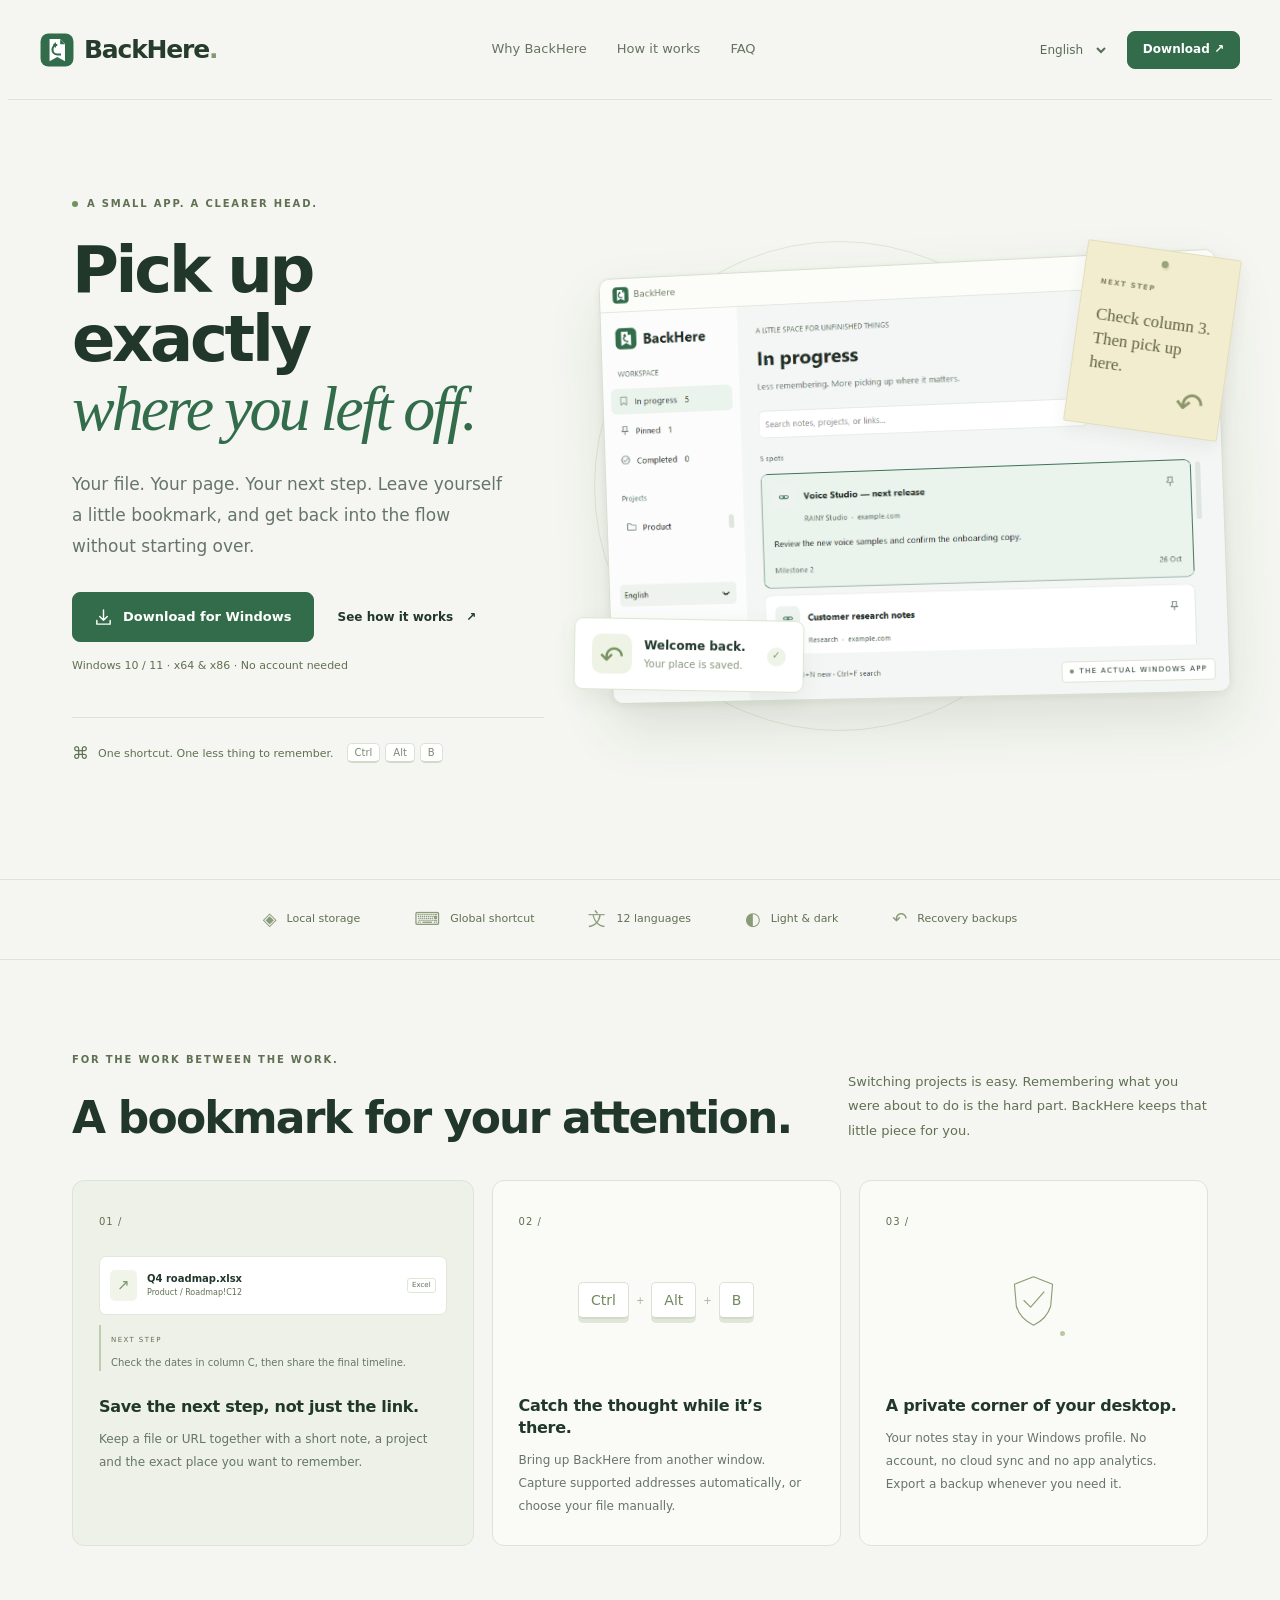
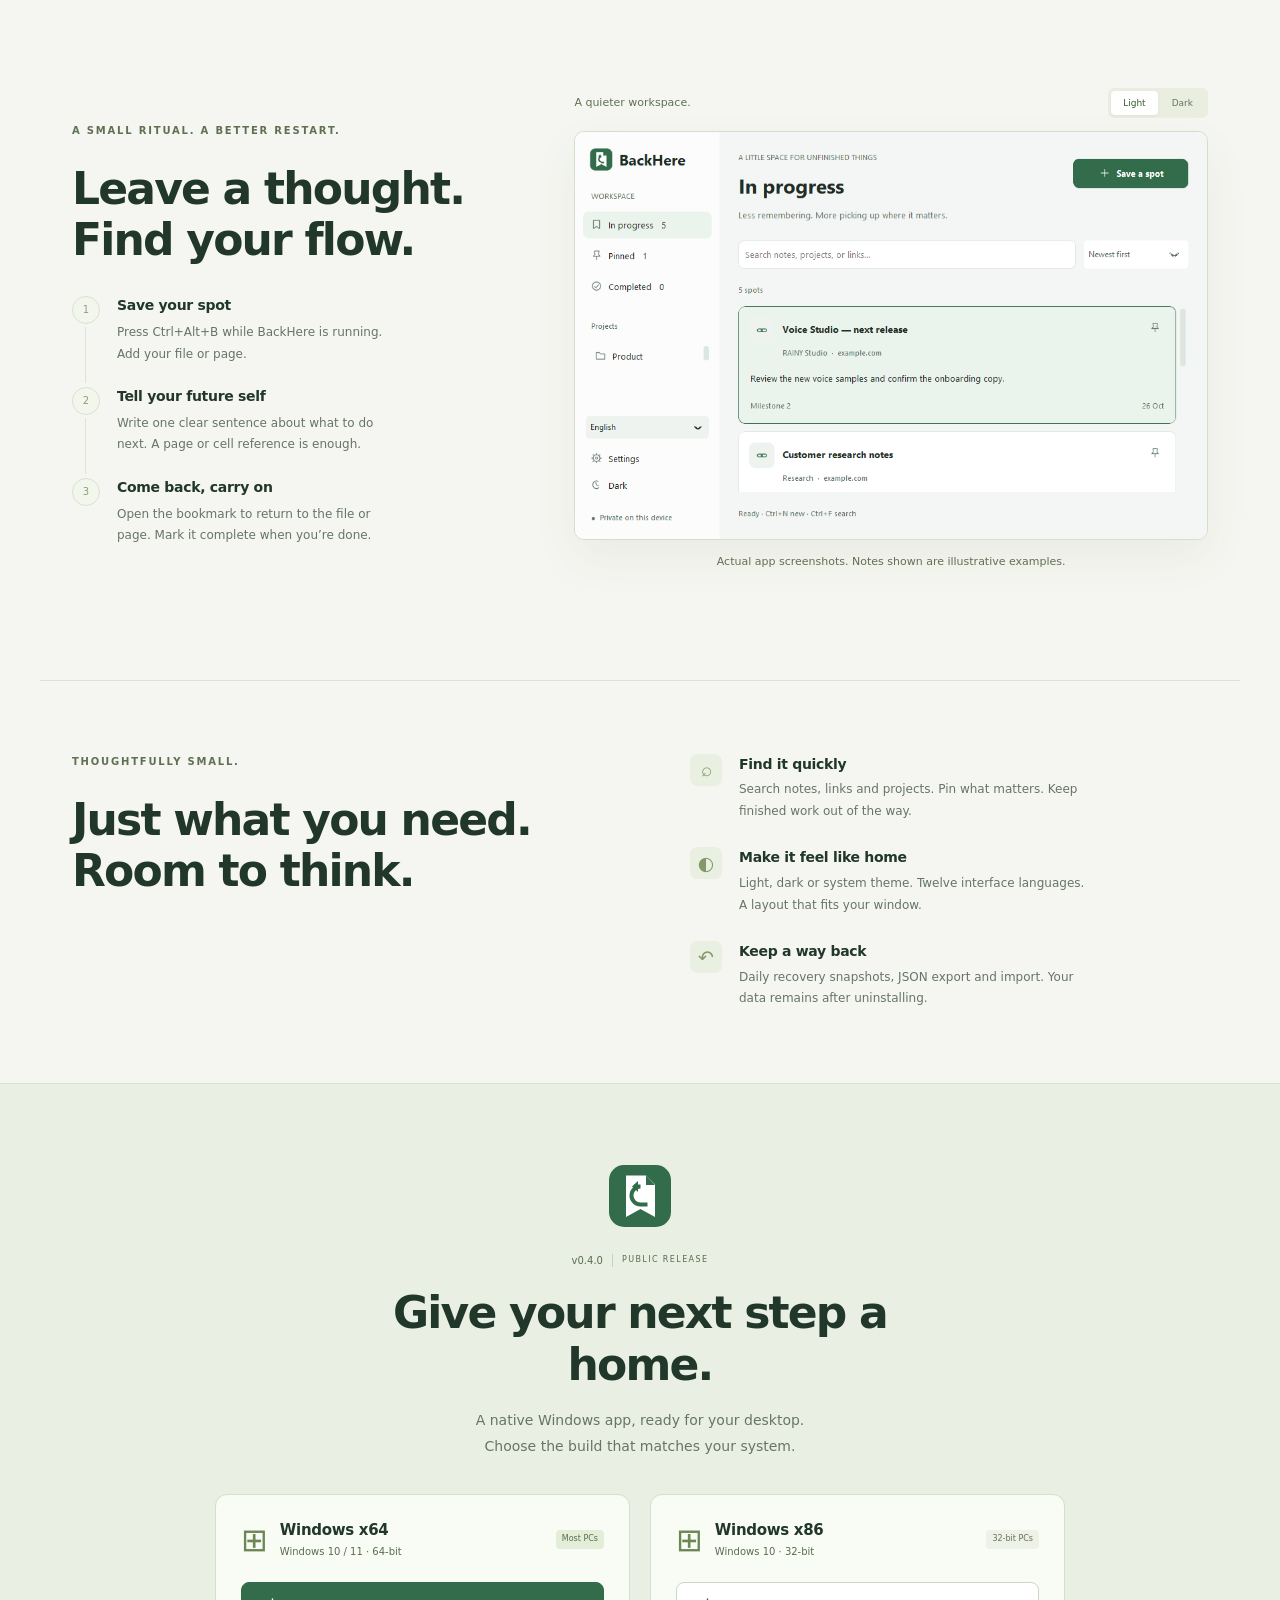
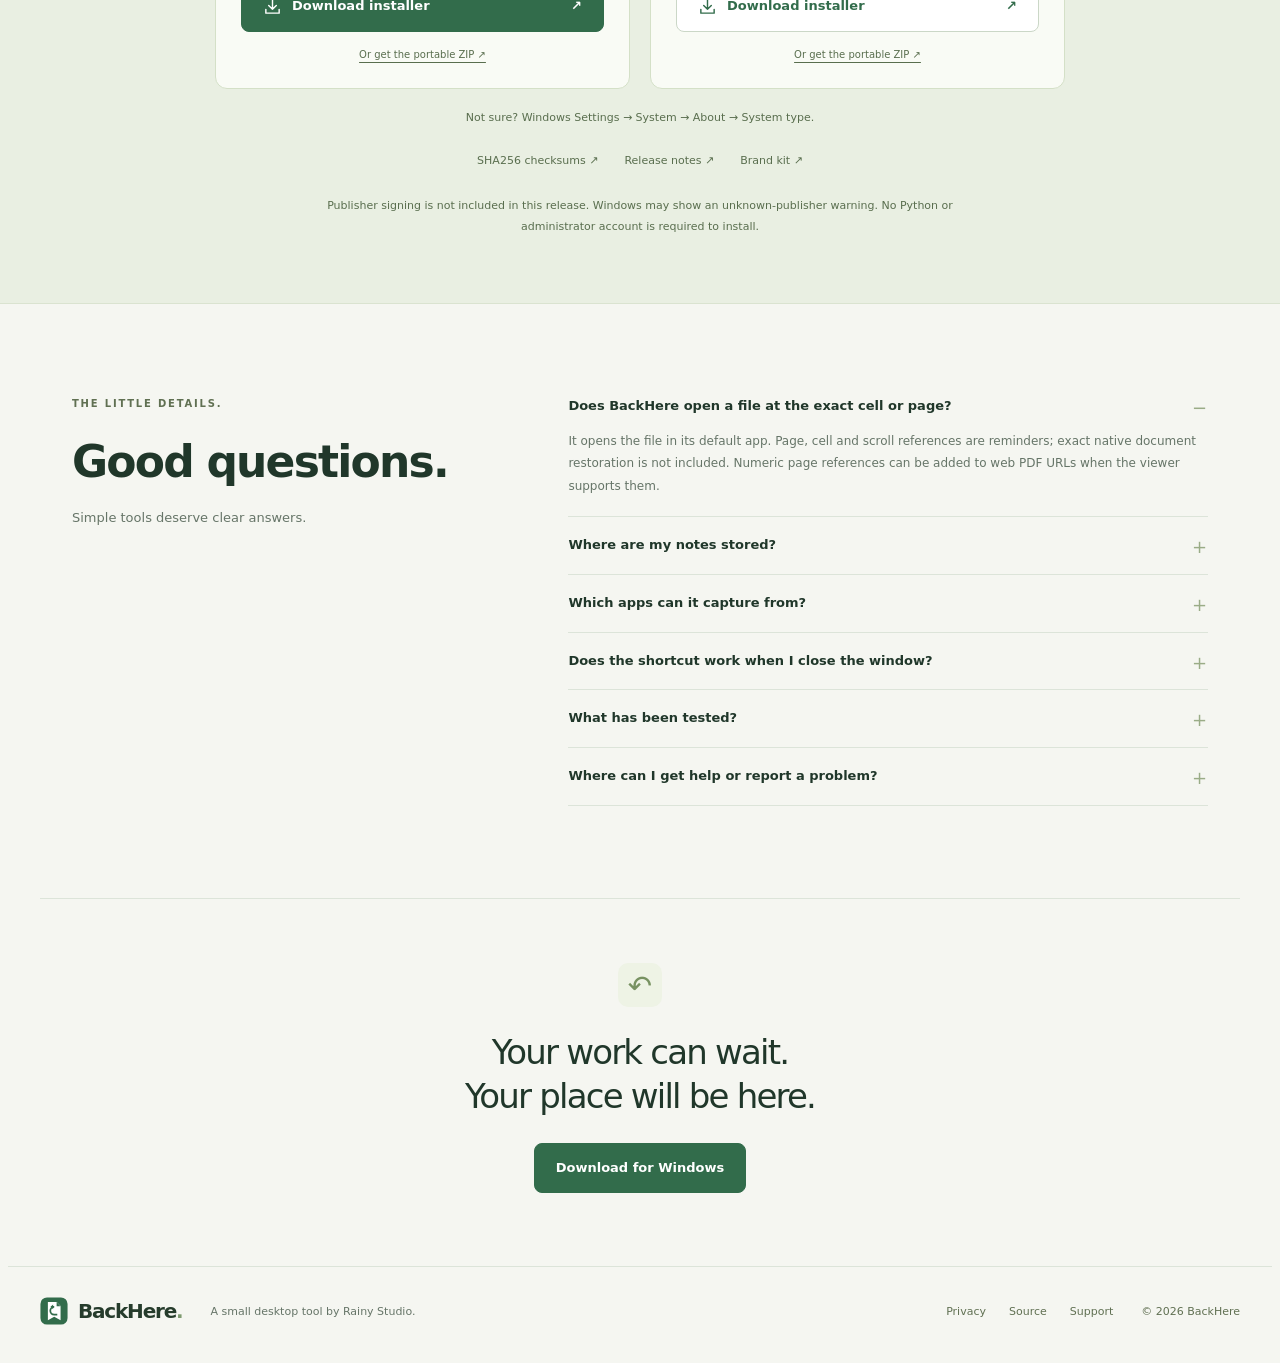
==== website/index.html @ 8b70510e "Add bilingual public product website, verified release downloads and brand assets" ====
<!doctype html><html lang="en"><head><meta charset="utf-8"><meta http-equiv="Content-Security-Policy" content="default-src 'self'; script-src 'self'; style-src 'self'; img-src 'self' data:; font-src 'self'; connect-src 'none'; object-src 'none'; base-uri 'self'; form-action 'none'"><meta name="referrer" content="strict-origin-when-cross-origin"><meta name="viewport" content="width=device-width, initial-scale=1"><meta name="theme-color" content="#f5f6f1"><meta name="description" content="Save a file, page and your next step. BackHere is a private, lightweight Windows desktop app with a global shortcut, 12 languages and local backups."><meta property="og:title" content="BackHere — Pick up exactly where you left off"><meta property="og:description" content="A little bookmark for your unfinished work. Native Windows app. No account. Local storage."><meta property="og:type" content="website"><meta property="og:image" content="https://backhere-rainy.ssboroostore.chatgpt.site/assets/app-light.png"><meta property="og:url" content="https://backhere-rainy.ssboroostore.chatgpt.site"><link rel="canonical" href="https://backhere-rainy.ssboroostore.chatgpt.site/"><meta name="twitter:card" content="summary_large_image"><link rel="icon" type="image/svg+xml" href="assets/logo.svg"><link rel="stylesheet" href="style.css"><title>BackHere — Pick up exactly where you left off</title></head><body><a class="skip" href="#main">Skip to content</a><header class="header"><a class="wordmark" href="#" aria-label="BackHere home"><img src="assets/logo.svg" width="34" height="34" alt="">BackHere<span class="wordmark-dot">.</span></a><nav aria-label="Main navigation"><a href="#why" data-i="navWhy">Why BackHere</a><a href="#how" data-i="navHow">How it works</a><a href="#faq">FAQ</a></nav><div class="header-actions"><label class="sr-only" for="language">Language</label><select id="language" aria-label="Language"></select><a class="button small" href="#download" data-i="navDownload">Download ↗</a></div></header><main id="main"><section class="hero section"><div class="hero-copy"><div class="eyebrow"><span class="status-dot"></span><span data-i="badge">A SMALL APP. A CLEARER HEAD.</span></div><h1><span data-i="hero1">Pick up exactly</span><br><em data-i="hero2">where you left off.</em></h1><p class="hero-description" data-i="heroDesc">Your file. Your page. Your next step. Leave yourself a little bookmark, and get back into the flow without starting over.</p><div class="hero-actions"><a class="button" href="#download"><svg viewBox="0 0 20 20" aria-hidden="true"><path d="M10 2v11m-4-4 4 4 4-4M3 13v4h14v-4"/></svg><span data-i="downloadWin">Download for Windows</span></a><a class="text-link" href="#how"><span data-i="seeHow">See how it works</span><span>↗</span></a></div><p class="fine-print" data-i="heroFine">Windows 10 / 11 · x64 & x86 · No account needed</p><div class="hero-footnote"><span class="mini-mark">⌘</span><span data-i="shortcutHint">One shortcut. One less thing to remember.</span><kbd>Ctrl</kbd><kbd>Alt</kbd><kbd>B</kbd></div></div><div class="hero-art" aria-label="BackHere desktop application"><div class="orbit orbit-one"></div><div class="orbit orbit-two"></div><div class="paper-note"><span class="note-pin"></span><span class="paper-label" data-i="nextStep">NEXT STEP</span><p data-i="paperText">Check column 3.<br>Then pick up here.</p><span class="paper-arrow">↶</span></div><div class="desktop-window"><div class="window-bar"><span class="window-identity"><img src="assets/logo.svg" width="17" height="17" alt="">BackHere</span><span class="window-controls" aria-hidden="true">− &nbsp; ▢ &nbsp; ×</span></div><img class="app-screenshot" src="assets/app-light.png" width="940" height="608" alt="BackHere Windows app showing project bookmarks and the next action"><div class="screenshot-tag"><span class="status-dot"></span><span data-i="realApp">THE ACTUAL WINDOWS APP</span></div></div><div class="floating-label"><span class="return-symbol">↶</span><div><b data-i="welcomeBack">Welcome back.</b><span data-i="savedPlace">Your place is saved.</span></div><span class="tiny-check">✓</span></div></div></section><section class="quiet-strip" aria-label="Product facts"><span><i>◈</i><span data-i="factLocal">Local storage</span></span><span><i>⌨</i><span data-i="factShortcut">Global shortcut</span></span><span><i>文</i><span data-i="factLanguages">12 languages</span></span><span><i>◐</i><span data-i="factThemes">Light & dark</span></span><span><i>↶</i><span data-i="factBackup">Recovery backups</span></span></section><section id="why" class="section why"><div class="section-top"><div><p class="eyebrow" data-i="whyLabel">FOR THE WORK BETWEEN THE WORK.</p><h2 data-i="whyTitle">A bookmark for your attention.</h2></div><p class="section-intro" data-i="whyDesc">Switching projects is easy. Remembering what you were about to do is the hard part. BackHere keeps that little piece for you.</p></div><div class="benefit-grid"><article class="benefit large"><span class="number">01 /</span><div class="mini-file"><span class="file-icon">↗</span><div><b>Q4 roadmap.xlsx</b><small>Product / Roadmap!C12</small></div><span class="chip">Excel</span></div><div class="mini-note"><span data-i="nextStep">NEXT STEP</span><p data-i="exampleNote">Check the dates in column C, then share the final timeline.</p></div><h3 data-i="feature1">Save the next step, not just the link.</h3><p data-i="feature1Desc">Keep a file or URL together with a short note, a project and the exact place you want to remember.</p></article><article class="benefit"><span class="number">02 /</span><div class="shortcut-visual"><kbd>Ctrl</kbd><span>+</span><kbd>Alt</kbd><span>+</span><kbd>B</kbd></div><h3 data-i="feature2">Catch the thought while it’s there.</h3><p data-i="feature2Desc">Bring up BackHere from another window. Capture supported addresses automatically, or choose your file manually.</p></article><article class="benefit"><span class="number">03 /</span><div class="privacy-visual"><svg viewBox="0 0 64 64" aria-hidden="true"><path d="m32 7 20 8-2 23c-3 10-10 16-18 20-8-4-15-10-18-20l-2-23 20-8Z"/><path d="m22 32 7 7 14-16"/></svg><span class="privacy-dot"></span></div><h3 data-i="feature3">A private corner of your desktop.</h3><p data-i="feature3Desc">Your notes stay in your Windows profile. No account, no cloud sync and no app analytics. Export a backup whenever you need it.</p></article></div></section><section id="how" class="how section"><div class="how-copy"><p class="eyebrow" data-i="howLabel">A SMALL RITUAL. A BETTER RESTART.</p><h2 data-i="howTitle">Leave a thought.<br>Find your flow.</h2><ol class="steps"><li><span>1</span><div><h3 data-i="step1">Save your spot</h3><p data-i="step1Desc">Press Ctrl+Alt+B while BackHere is running. Add your file or page.</p></div></li><li><span>2</span><div><h3 data-i="step2">Tell your future self</h3><p data-i="step2Desc">Write one clear sentence about what to do next. A page or cell reference is enough.</p></div></li><li><span>3</span><div><h3 data-i="step3">Come back, carry on</h3><p data-i="step3Desc">Open the bookmark to return to the file or page. Mark it complete when you’re done.</p></div></li></ol></div><div class="how-preview"><div class="preview-toolbar"><span data-i="previewLabel">A quieter workspace.</span><div class="segmented" role="group" aria-label="Application preview theme"><button class="active" data-preview="light" data-i="light">Light</button><button data-preview="dark" data-i="dark">Dark</button></div></div><div class="preview-frame"><img id="themePreview" src="assets/app-light.png" width="940" height="608" alt="Actual BackHere Windows interface with example notes" loading="lazy"></div><p class="image-caption" data-i="previewCaption">Actual app screenshots. Notes shown are illustrative examples.</p></div></section><section class="inside section"><div class="inside-title"><p class="eyebrow" data-i="insideLabel">THOUGHTFULLY SMALL.</p><h2 data-i="insideTitle">Just what you need.<br>Room to think.</h2></div><div class="inside-list"><div><span>⌕</span><div><h3 data-i="detail1">Find it quickly</h3><p data-i="detail1Desc">Search notes, links and projects. Pin what matters. Keep finished work out of the way.</p></div></div><div><span>◐</span><div><h3 data-i="detail2">Make it feel like home</h3><p data-i="detail2Desc">Light, dark or system theme. Twelve interface languages. A layout that fits your window.</p></div></div><div><span>↶</span><div><h3 data-i="detail3">Keep a way back</h3><p data-i="detail3Desc">Daily recovery snapshots, JSON export and import. Your data remains after uninstalling.</p></div></div></div></section><section id="download" class="download-section"><div class="download-top"><img src="assets/logo.svg" width="64" height="64" alt=""><span class="release-badge">v0.4.0 <span data-i="releaseLabel">PUBLIC RELEASE</span></span><h2 data-i="downloadTitle">Give your next step a home.</h2><p data-i="downloadDesc">A native Windows app, ready for your desktop.<br>Choose the build that matches your system.</p></div><div class="download-options"><article><div class="download-heading"><span class="windows-logo" aria-hidden="true">⊞</span><div><h3>Windows x64</h3><p data-i="x64Desc">Windows 10 / 11 · 64-bit</p></div><span class="recommended" data-i="recommended">Most PCs</span></div><a class="button wide" data-release="BackHere-Setup-0.4.0-x64.exe" href="https://github.com/ssboroo/backhere/releases/download/v0.4.0/BackHere-Setup-0.4.0-x64.exe"><svg viewBox="0 0 20 20" aria-hidden="true"><path d="M10 2v11m-4-4 4 4 4-4M3 13v4h14v-4"/></svg><span data-i="downloadInstaller">Download installer</span><span class="download-arrow">↗</span></a><a class="portable" data-release="BackHere-0.4.0-x64-portable.zip" href="https://github.com/ssboroo/backhere/releases/download/v0.4.0/BackHere-0.4.0-x64-portable.zip" data-i="portable">Or get the portable ZIP ↗</a></article><article><div class="download-heading"><span class="windows-logo" aria-hidden="true">⊞</span><div><h3>Windows x86</h3><p data-i="x86Desc">Windows 10 · 32-bit</p></div><span class="recommended neutral" data-i="olderPCs">32-bit PCs</span></div><a class="button wide secondary" data-release="BackHere-Setup-0.4.0-x86.exe" href="https://github.com/ssboroo/backhere/releases/download/v0.4.0/BackHere-Setup-0.4.0-x86.exe"><svg viewBox="0 0 20 20" aria-hidden="true"><path d="M10 2v11m-4-4 4 4 4-4M3 13v4h14v-4"/></svg><span data-i="downloadInstaller">Download installer</span><span class="download-arrow">↗</span></a><a class="portable" data-release="BackHere-0.4.0-x86-portable.zip" href="https://github.com/ssboroo/backhere/releases/download/v0.4.0/BackHere-0.4.0-x86-portable.zip" data-i="portable">Or get the portable ZIP ↗</a></article></div><p class="download-help" data-i="systemHelp">Not sure? Windows Settings → System → About → System type.</p><div class="download-links"><a data-release="SHA256SUMS.txt" href="https://github.com/ssboroo/backhere/releases/download/v0.4.0/SHA256SUMS.txt" data-i="checksums">SHA256 checksums ↗</a><a href="https://github.com/ssboroo/backhere/releases/tag/v0.4.0" data-i="releaseNotes">Release notes ↗</a><a data-release="BackHere-Brand-Kit-0.4.0.zip" href="https://github.com/ssboroo/backhere/releases/download/v0.4.0/BackHere-Brand-Kit-0.4.0.zip" data-i="brandKit">Brand kit ↗</a></div><p class="honest-note" data-i="unsigned">Publisher signing is not included in this release. Windows may show an unknown-publisher warning. No Python or administrator account is required to install.</p></section><section id="faq" class="faq section"><div><p class="eyebrow" data-i="faqLabel">THE LITTLE DETAILS.</p><h2 data-i="faqTitle">Good questions.</h2><p data-i="faqIntro">Simple tools deserve clear answers.</p></div><div class="faq-list"><details open><summary data-i="q1">Does BackHere open a file at the exact cell or page?</summary><p data-i="a1">It opens the file in its default app. Page, cell and scroll references are reminders; exact native document restoration is not included. Numeric page references can be added to web PDF URLs when the viewer supports them.</p></details><details><summary data-i="q2">Where are my notes stored?</summary><p data-i="a2">In your Windows user profile, under %LOCALAPPDATA%\BackHere. Notes and exported backups are not encrypted. The app does not upload them. Keep a copy on another drive if you want protection from device failure.</p></details><details><summary data-i="q3">Which apps can it capture from?</summary><p data-i="a3">It attempts to capture Explorer selections, supported browser address bars, and matching Word/Excel COM windows. Support varies by version and permissions. You can always choose a file or enter a URL yourself.</p></details><details><summary data-i="q4">Does the shortcut work when I close the window?</summary><p data-i="a4">Yes, when “Keep running in the system tray” is enabled and BackHere is still running. Fully exiting stops the shortcut. Windows startup and the shortcut combination are configurable.</p></details><details><summary data-i="q5">What has been tested?</summary><p data-i="a5">Both builds pass Windows API, UI, theme, packaged executable, installer and uninstall checks in CI. The 32-bit executable is tested using WOW64 on 64-bit Windows; separate real 32-bit device testing remains necessary. Windows 7/8 are not supported.</p></details><details><summary data-i="q6">Where can I get help or report a problem?</summary><p><span data-i="a6">Use the GitHub support page. Include your app version, Windows version and a short description. Never include passwords or private files.</span> <a href="https://github.com/ssboroo/backhere/issues" data-i="supportLink">Open support ↗</a></p></details></div></section><section class="final-cta section"><span class="return-symbol">↶</span><h2 data-i="finalTitle">Your work can wait.<br>Your place will be here.</h2><a class="button" href="#download" data-i="downloadWin">Download for Windows</a></section></main><footer><a class="wordmark" href="#"><img src="assets/logo.svg" width="28" height="28" alt="">BackHere<span class="wordmark-dot">.</span></a><p data-i="footerLine">A small desktop tool by Rainy Studio.</p><div><a href="privacy.html" data-i="privacy">Privacy</a><a href="https://github.com/ssboroo/backhere" data-i="source">Source</a><a href="https://github.com/ssboroo/backhere/issues" data-i="support">Support</a></div><span>© 2026 BackHere</span></footer><script src="app.js"></script></body></html>
---- website/style.css ----
:root{--paper:#f5f6f1;--white:#fff;--ink:#20372a;--muted:#667568;--green:#326c4b;--green-dark:#26573c;--line:#dce4d9;--soft:#eaf0e6;--radius:14px}*{box-sizing:border-box}html{scroll-behavior:smooth;scroll-padding-top:32px}body{margin:0;background:var(--paper);color:var(--ink);font:15px/1.6 'Segoe UI',system-ui,-apple-system,sans-serif;-webkit-font-smoothing:antialiased}a{color:inherit;text-decoration:none}button,select{font:inherit}button,a,select,summary{touch-action:manipulation}a,button,select,summary{-webkit-tap-highlight-color:transparent}a:focus-visible,button:focus-visible,select:focus-visible,summary:focus-visible{outline:3px solid #789f68;outline-offset:5px}button,summary{cursor:pointer}img{max-width:100%;height:auto;display:block}svg{fill:none;stroke:currentColor;stroke-width:1.5;stroke-linecap:round;stroke-linejoin:round}h1,h2,h3,p{margin-top:0}h1,h2{white-space:pre-line}h1{font-size:clamp(44px,5vw,69px);letter-spacing:-3.3px;line-height:1.08;font-weight:650;margin-bottom:26px}h1 em{font-family:Georgia,'Times New Roman',serif;font-weight:400;color:var(--green);letter-spacing:-3px}h2{font-size:clamp(30px,3.5vw,44px);font-weight:550;letter-spacing:-1.8px;line-height:1.18;margin-bottom:20px}h3{font-size:18px;line-height:1.4;letter-spacing:-.3px;font-weight:600}p{color:var(--muted)}.section{max-width:1200px;margin:0 auto;padding:92px 32px}.header{max-width:1264px;height:100px;margin:auto;padding:0 32px;display:flex;align-items:center;justify-content:space-between;gap:30px;border-bottom:1px solid var(--line)}.wordmark{display:inline-flex;align-items:center;gap:10px;font-size:25px;font-weight:750;letter-spacing:-1.2px;color:#263c2c;white-space:nowrap}.wordmark-dot{color:#7e9b70;margin-left:-10px}.header nav{display:flex;gap:30px;font-size:13px;color:#677360}.header nav a:hover{color:var(--green)}.header-actions{display:flex;align-items:center;gap:18px}select{font-size:12px;border:0;background:transparent;color:#596b57;padding:6px;max-width:115px}.button{display:inline-flex;align-items:center;justify-content:center;gap:10px;min-height:50px;padding:12px 21px;background:var(--green);border:1px solid var(--green);color:#fff;font-size:13px;font-weight:600;border-radius:8px;transition:background .15s,transform .15s;white-space:nowrap}.button:hover{background:var(--green-dark);transform:translateY(-1px)}.button svg{width:19px;height:19px}.button.small{min-height:38px;padding:8px 15px;font-size:12px}.button.secondary{background:white;color:var(--green);border-color:#cbd7c7}.button.secondary:hover{background:#edf3e9}.button.wide{display:flex;width:100%}.eyebrow{font-size:10px;font-weight:650;letter-spacing:1.8px;color:#77896c;display:flex;gap:9px;align-items:center;margin:0 0 24px}.status-dot{width:6px;height:6px;background:#72935f;display:inline-block;border-radius:50%;flex-shrink:0}.hero{display:grid;grid-template-columns:1.05fr 1fr;gap:54px;align-items:center;padding-top:96px;padding-bottom:112px;overflow:visible}.hero-description{font-size:17px;max-width:445px;line-height:1.8;margin-bottom:31px}.hero-actions{display:flex;gap:24px;align-items:center;flex-wrap:wrap}.text-link{display:inline-flex;gap:13px;align-items:center;font-size:12px;font-weight:600}.text-link:hover{color:var(--green)}.fine-print{font-size:10px;color:#87917c;margin:15px 0 0}.hero-footnote{display:flex;align-items:center;gap:5px;font-size:10px;color:#8b957f;border-top:1px solid var(--line);padding-top:22px;margin-top:42px;flex-wrap:wrap}.hero-footnote>span:nth-child(2){margin-right:8px}.mini-mark{font-size:17px;margin-right:4px}kbd{font:10px system-ui;background:#fff;border:1px solid #dce3d5;border-bottom:2px solid #d1dbca;color:#7c8c70;border-radius:5px;padding:3px 7px}.hero-art{position:relative;min-height:450px;display:flex;align-items:center;margin-right:-10px;isolation:isolate}.orbit{position:absolute;border:1px solid #dfe6d4;border-radius:50%;width:490px;height:490px;z-index:-1;left:-4px;top:-15px}.orbit-two{width:405px;height:405px;left:40px;top:28px;border-style:dashed;opacity:.7}.desktop-window{background:white;border:1px solid #d7dfce;border-radius:11px;overflow:hidden;width:620px;box-shadow:0 26px 55px #304a2520,0 2px 10px #304a2510;transform:perspective(1300px) rotateY(-5deg) rotateZ(-2deg);position:relative;z-index:1}.window-bar{height:34px;padding:0 13px;display:flex;justify-content:space-between;align-items:center;border-bottom:1px solid #e4e8df;background:#fcfdf9;font-size:9px;color:#6f7c63}.window-identity{display:flex;align-items:center;gap:5px}.window-controls{font-size:10px;color:#849078}.app-screenshot{width:100%;height:auto}.screenshot-tag{font-size:7px;letter-spacing:1.2px;position:absolute;right:13px;bottom:11px;background:#ffffffee;border:1px solid #dee5d5;border-radius:4px;padding:4px 7px;display:flex;gap:6px;align-items:center}.screenshot-tag .status-dot{width:4px;height:4px}.paper-note{position:absolute;z-index:3;right:-12px;top:-7px;width:155px;min-height:164px;background:#f1edce;border:1px solid #e2ddbd;border-radius:2px;padding:24px 17px 12px;transform:rotate(8deg);box-shadow:0 8px 16px #4b503212}.note-pin{position:absolute;top:10px;left:75px;width:7px;height:7px;border-radius:50%;background:#97a378;box-shadow:1px 2px 2px #384b2520}.paper-label{font-size:7px;font-weight:700;letter-spacing:1.4px;color:#7e835e}.paper-note p{white-space:pre-line;font-family:Georgia,serif;font-size:17px;line-height:1.4;color:#626345;margin:12px 0 0}.paper-arrow{font-size:34px;display:block;text-align:right;color:#8d956b;line-height:1.1}.floating-label{display:flex;align-items:center;gap:12px;position:absolute;bottom:15px;left:-24px;z-index:3;padding:15px 17px;background:#fff;border:1px solid #dce5d1;border-radius:9px;box-shadow:0 8px 25px #3d4f2512;transform:rotate(1deg);min-width:225px}.return-symbol{display:grid;place-items:center;background:#eef3e5;border-radius:10px;width:40px;height:40px;font-size:29px;color:#789262}.floating-label b{display:block;font-size:12px;font-weight:600}.floating-label div>span{display:block;font-size:10px;color:#89957c}.tiny-check{margin-left:9px;background:#eff4e9;border-radius:50%;width:19px;height:19px;text-align:center;color:#789561;font-size:10px}.quiet-strip{display:flex;align-items:center;justify-content:center;gap:54px;padding:25px 28px;border-top:1px solid var(--line);border-bottom:1px solid var(--line);font-size:11px;color:#6f7d62;flex-wrap:wrap}.quiet-strip>span{display:flex;align-items:center;gap:10px}.quiet-strip i{font-style:normal;font-size:18px;color:#8b9b7a}.section-top{display:flex;justify-content:space-between;align-items:flex-end;gap:40px;margin-bottom:36px}.section-top h2{margin-bottom:0}.section-intro{font-size:13px;max-width:360px;line-height:1.9;margin-bottom:0}.benefit-grid{display:grid;grid-template-columns:1.15fr 1fr 1fr;gap:18px}.benefit{border:1px solid var(--line);border-radius:12px;background:#fafbf7;padding:27px 26px}.benefit.large{background:#edf1e7}.number{font-size:10px;letter-spacing:1px;color:#a0aa91}.benefit h3{font-size:16px;margin:25px 0 10px}.benefit p{font-size:12px;line-height:1.9;margin-bottom:0}.mini-file{margin-top:24px;display:flex;align-items:center;gap:10px;background:#fff;border:1px solid #e1e7d9;border-radius:7px;padding:13px 10px}.file-icon{display:grid;place-items:center;background:#f0f4e9;width:27px;height:31px;border-radius:5px;color:#7f946a}.mini-file b{font-size:10px;font-weight:600;display:block}.mini-file small{font-size:8px;color:#95a087;display:block}.chip{font-size:7px;color:#81986a;border:1px solid #dfe8d5;padding:1px 4px;border-radius:3px;margin-left:auto}.mini-note{margin:10px 0;border-left:2px solid #bdcdae;padding-left:10px}.mini-note>span{font-size:7px;letter-spacing:1.4px;color:#8e9e7a}.mini-note p{font-size:10px;line-height:1.7;margin-top:5px}.shortcut-visual{display:flex;gap:7px;align-items:center;justify-content:center;height:138px}.shortcut-visual kbd{font-size:14px;padding:9px 12px;color:#72885e;box-shadow:0 4px 0 #e1e7d8}.shortcut-visual span{font-size:10px;color:#a8b39a}.privacy-visual{height:138px;display:flex;align-items:center;justify-content:center;position:relative}.privacy-visual svg{width:61px;height:61px;stroke:#8c9d76;stroke-width:1.2}.privacy-dot{position:absolute;width:9px;height:9px;border-radius:50%;background:#b6ca9d;right:calc(50% - 34px);bottom:32px;border:2px solid #fafbf7}.how{display:grid;grid-template-columns:.8fr 1.2fr;gap:80px;align-items:center;padding-top:50px;padding-bottom:98px}.steps{list-style:none;margin:30px 0 0;padding:0}.steps li{display:flex;gap:17px;margin-top:22px;position:relative}.steps li:not(:last-child):after{content:'';position:absolute;left:13px;top:31px;bottom:-18px;border-left:1px solid #dce5d1}.steps li>span{display:grid;place-items:center;width:28px;height:28px;flex-shrink:0;border:1px solid #d8e2cc;background:#f3f6ed;border-radius:50%;font-size:10px;color:#8ca174}.steps h3{font-size:14px;margin:0 0 6px}.steps p{font-size:12px;line-height:1.8;max-width:290px;margin-bottom:0}.how-preview{min-width:0}.preview-toolbar{display:flex;justify-content:space-between;align-items:center;font-size:11px;color:#8c997b;gap:20px;margin-bottom:13px}.segmented{display:flex;gap:2px;background:#e9eee1;padding:3px;border-radius:6px}.segmented button{border:0;background:transparent;padding:5px 12px;border-radius:4px;color:#8b997c;font-size:9px}.segmented button.active{background:#fff;color:#5f7848;box-shadow:0 1px 3px #38482310}.preview-frame{border:1px solid #d4dfc7;border-radius:10px;overflow:hidden;box-shadow:0 18px 45px #3a4a2510;background:#fff}.preview-frame img{width:100%;height:auto}.image-caption{font-size:9px;text-align:center;color:#98a58b;margin-top:13px}.inside{display:grid;grid-template-columns:1fr 1fr;gap:100px;border-top:1px solid var(--line);padding-top:73px;padding-bottom:73px}.inside-list>div{display:flex;gap:17px;margin-bottom:25px}.inside-list>div:last-child{margin-bottom:0}.inside-list>div>span{display:grid;place-items:center;background:#eaf0e1;width:32px;height:32px;border-radius:7px;flex-shrink:0;color:#83996a;font-size:19px}.inside-list h3{font-size:14px;margin:1px 0 5px}.inside-list p{font-size:12px;line-height:1.8;max-width:350px;margin:0}.download-section{background:#e9efe2;padding:80px 32px 65px;border-block:1px solid #dae3d0}.download-top{text-align:center;max-width:650px;margin:auto}.download-top img{margin:0 auto 19px}.release-badge{display:inline-flex;align-items:center;gap:9px;font-size:10px;color:#7d9466;margin-bottom:18px}.release-badge span{font-size:8px;letter-spacing:1.4px;border-left:1px solid #c5d4b8;padding-left:9px}.download-top h2{margin-bottom:16px}.download-top p{font-size:14px;line-height:1.9;white-space:pre-line}.download-options{max-width:850px;margin:34px auto 20px;display:grid;grid-template-columns:1fr 1fr;gap:20px}.download-options article{background:#f9fbf5;border:1px solid #d4e0c7;border-radius:12px;padding:25px}.download-heading{display:flex;align-items:center;gap:12px;margin-bottom:22px}.windows-logo{font-size:32px;color:#6c8755;line-height:1}.download-heading h3{font-size:15px;margin:0}.download-heading p{font-size:10px;color:#8c9e7b;margin:3px 0 0}.recommended{font-size:8px;white-space:nowrap;background:#e3edd8;color:#78915e;border-radius:4px;padding:3px 6px;margin-left:auto}.recommended.neutral{background:#edf1e8;color:#919e83}.download-arrow{margin-left:auto}.portable{font-size:10px;color:#8b9d79;display:block;text-align:center;margin-top:15px;text-decoration:underline;text-underline-offset:4px}.download-help{font-size:10px;text-align:center;color:#8a9d77;margin:20px auto}.download-links{display:flex;justify-content:center;gap:26px;flex-wrap:wrap;font-size:10px;color:#789465;margin:26px auto}.download-links a:hover{text-decoration:underline;text-underline-offset:3px}.honest-note{max-width:700px;margin:0 auto;text-align:center;font-size:10px;line-height:1.9;color:#849674}.faq{display:grid;grid-template-columns:.8fr 1.2fr;gap:70px}.faq>div>p:last-child{font-size:13px}.faq-list details{border-bottom:1px solid var(--line);padding:18px 0}.faq-list details:first-child{padding-top:0}.faq-list summary{font-size:13px;font-weight:600;list-style:none;padding-right:25px;position:relative}.faq-list summary::-webkit-details-marker{display:none}.faq-list summary:after{content:'+';position:absolute;right:1px;top:-2px;color:#9aac87;font-size:18px;font-weight:400}.faq-list details[open] summary:after{content:'−'}.faq-list details p{font-size:12px;line-height:1.9;margin:13px 0 0;padding-right:12px}.faq-list details a{text-decoration:underline;color:var(--green);text-underline-offset:3px}.final-cta{text-align:center;border-top:1px solid var(--line);padding-block:64px 73px}.final-cta .return-symbol{margin:auto auto 23px;width:44px;height:44px}.final-cta h2{font-size:34px;font-weight:500;line-height:1.3;margin-bottom:25px}footer{max-width:1264px;margin:auto;border-top:1px solid var(--line);padding:28px 32px 36px;display:flex;align-items:center;gap:28px;flex-wrap:wrap}footer .wordmark{font-size:20px}footer p{font-size:10px;margin:0}footer>div{display:flex;gap:23px;margin-left:auto;font-size:10px;color:#8a987b}footer>span{font-size:9px;color:#a0ad93}.sr-only{position:absolute;width:1px;height:1px;padding:0;overflow:hidden;clip:rect(0,0,0,0);white-space:nowrap;border:0}.skip{position:fixed;left:16px;top:-80px;background:#fff;color:#274832;border:2px solid #326c4b;border-radius:6px;padding:10px 15px;z-index:100}.skip:focus{top:12px}.privacy-page{max-width:850px;margin:auto;padding:70px 30px}.privacy-page h1{font-size:42px;letter-spacing:-1.6px}.privacy-page h2{font-size:22px;letter-spacing:-.5px;margin-top:34px}.privacy-page p,.privacy-page li{font-size:14px;line-height:1.9;color:var(--muted)}.privacy-page a{color:var(--green);text-decoration:underline;text-underline-offset:3px}@media(min-width:1500px){.hero-art{margin-right:-30px}}@media(max-width:1100px){.hero{gap:34px}.hero-art{min-height:410px}.paper-note{width:140px;right:-10px;top:-15px}.orbit{width:410px;height:410px;left:-5px;top:0}.orbit-two{width:340px;height:340px;left:30px;top:35px}.floating-label{left:-12px;bottom:16px}.how{gap:40px}.hero-actions{gap:17px}.quiet-strip{gap:32px}.header nav{gap:20px}}@media(max-width:850px){.header{height:83px}.header nav{display:none}.hero{grid-template-columns:1fr;padding-top:64px;gap:68px;max-width:650px}.hero h1{font-size:60px}.hero-description{max-width:520px}.hero-art{min-height:440px;margin:0}.desktop-window{width:100%;transform:rotate(-1deg)}.paper-note{top:-23px;right:-8px}.orbit{left:40px;top:-30px}.orbit-two{left:75px;top:5px}.floating-label{bottom:-5px;left:10px}.section-top{align-items:flex-start;flex-direction:column;gap:20px}.section-intro{max-width:600px}.benefit-grid{grid-template-columns:1fr 1fr}.benefit.large{grid-column:1/-1;display:grid;grid-template-columns:1fr 1fr;column-gap:30px}.benefit.large .number{grid-column:1/-1}.benefit.large .mini-file{grid-column:1;grid-row:2}.benefit.large .mini-note{grid-column:1;grid-row:3}.benefit.large h3{grid-column:2;grid-row:2;margin-top:30px}.benefit.large>p{grid-column:2;grid-row:3}.how{grid-template-columns:1fr;gap:35px}.steps{display:grid;grid-template-columns:repeat(3,1fr);gap:20px;margin-top:20px}.steps li{gap:10px;margin-top:10px}.steps li:after{display:none}.how-preview{max-width:650px;margin:auto}.inside{gap:35px}.faq{grid-template-columns:1fr;gap:28px}.download-heading{gap:9px}.recommended{font-size:7px}.download-options article{padding:21px}footer{gap:15px}footer>div{margin-left:0}}@media(max-width:560px){.section{padding:60px 22px}.header{padding:0 20px;height:78px;gap:12px}.wordmark{font-size:23px;gap:7px}.wordmark img{width:30px}.header-actions{gap:9px}.header .button.small{font-size:10px;padding:7px 10px;min-height:34px}select{font-size:10px;max-width:85px;padding:3px}.hero{padding-top:47px;gap:65px;padding-bottom:67px}.hero h1{font-size:46px;letter-spacing:-2px}.hero h1 em{letter-spacing:-2px}.hero-description{font-size:15px;line-height:1.85}.hero-actions{gap:16px}.hero-actions .button{font-size:12px;padding-inline:15px}.text-link{font-size:10px;gap:7px}.hero-footnote{margin-top:28px;font-size:9px}.hero-footnote>span:nth-child(2){width:calc(100% - 27px);margin-bottom:5px}.hero-footnote kbd:first-of-type{margin-left:22px}.hero-art{min-height:290px;margin:0 4px}.orbit{width:300px;height:300px;top:-25px;left:15px}.orbit-two{width:240px;height:240px;top:5px;left:45px}.paper-note{width:107px;min-height:119px;padding:18px 11px 8px;right:-4px;top:-28px}.paper-note p{font-size:13px;margin-top:7px}.paper-label{font-size:6px}.paper-arrow{font-size:23px}.note-pin{left:50px;top:7px;width:5px;height:5px}.window-bar{height:26px;font-size:7px;padding:0 8px}.window-identity img{width:12px}.window-controls{font-size:8px}.screenshot-tag{font-size:5px;bottom:7px;right:8px;padding:3px 5px;letter-spacing:.7px}.floating-label{padding:10px 12px;gap:9px;bottom:-15px;left:-5px;min-width:185px}.floating-label b{font-size:10px}.floating-label div>span{font-size:8px}.return-symbol{width:29px;height:29px;font-size:23px}.tiny-check{margin-left:5px;width:16px;height:16px;font-size:8px}.quiet-strip{justify-content:flex-start;gap:14px 26px;padding:20px 23px;font-size:10px}.quiet-strip>span{gap:7px}.quiet-strip i{font-size:15px}.eyebrow{font-size:8px;letter-spacing:1.4px;margin-bottom:17px}h2{font-size:31px;letter-spacing:-1.2px}.section-top{gap:14px;margin-bottom:26px}.section-intro{font-size:12px}.benefit-grid{grid-template-columns:1fr;gap:13px}.benefit.large{display:block;grid-column:auto}.benefit{padding:23px}.benefit h3{margin-top:18px}.benefit.large h3{margin-top:25px}.shortcut-visual,.privacy-visual{height:110px}.how{padding-top:0;gap:30px}.steps{display:block}.steps li{gap:15px;margin-top:24px}.steps p{max-width:100%}.preview-toolbar{font-size:10px;gap:12px}.segmented button{padding:4px 9px;font-size:8px}.image-caption{font-size:8px}.inside{display:block;padding-block:47px}.inside-list{margin-top:30px}.inside-list p{max-width:100%}.download-section{padding:57px 22px 47px}.download-top h2{font-size:31px}.download-top p{font-size:12px}.download-top img{width:54px}.download-options{grid-template-columns:1fr;gap:13px;margin-top:25px}.download-options article{padding:22px}.download-heading h3{font-size:16px}.recommended{font-size:8px}.download-help{font-size:9px;line-height:1.9;max-width:300px}.download-links{gap:14px;font-size:9px}.honest-note{font-size:9px;line-height:1.9}.faq{gap:22px}.faq-list summary{font-size:12px}.faq-list details p{font-size:11px}.final-cta h2{font-size:29px}.final-cta{padding-block:45px 55px}footer{padding:25px 22px;gap:13px}footer .wordmark{width:100%;font-size:21px}footer p{width:100%;font-size:10px}footer>div{width:100%;gap:24px;padding-top:5px}footer>span{font-size:8px}.privacy-page{padding:45px 22px}.privacy-page h1{font-size:35px}}@media(prefers-reduced-motion:reduce){html{scroll-behavior:auto}*,*:before,*:after{transition:none!important;animation:none!important}}
/* Keep secondary product information readable on both paper surfaces. */
.fine-print,.hero-footnote,.eyebrow,.quiet-strip,.number,.section-intro,.mini-file small,.mini-note>span,.chip,.preview-toolbar,.image-caption,footer>div,footer>span{color:#607052}.release-badge,.download-heading p,.recommended,.portable,.download-help,.download-links,.honest-note{color:#596e4e}.recommended.neutral{color:#65745a}.fine-print,.hero-footnote,.image-caption,.download-help,.download-links,.honest-note,footer p,footer>div,footer>span{font-size:11px}.segmented button{color:#657556}.segmented button.active{color:#365b28}
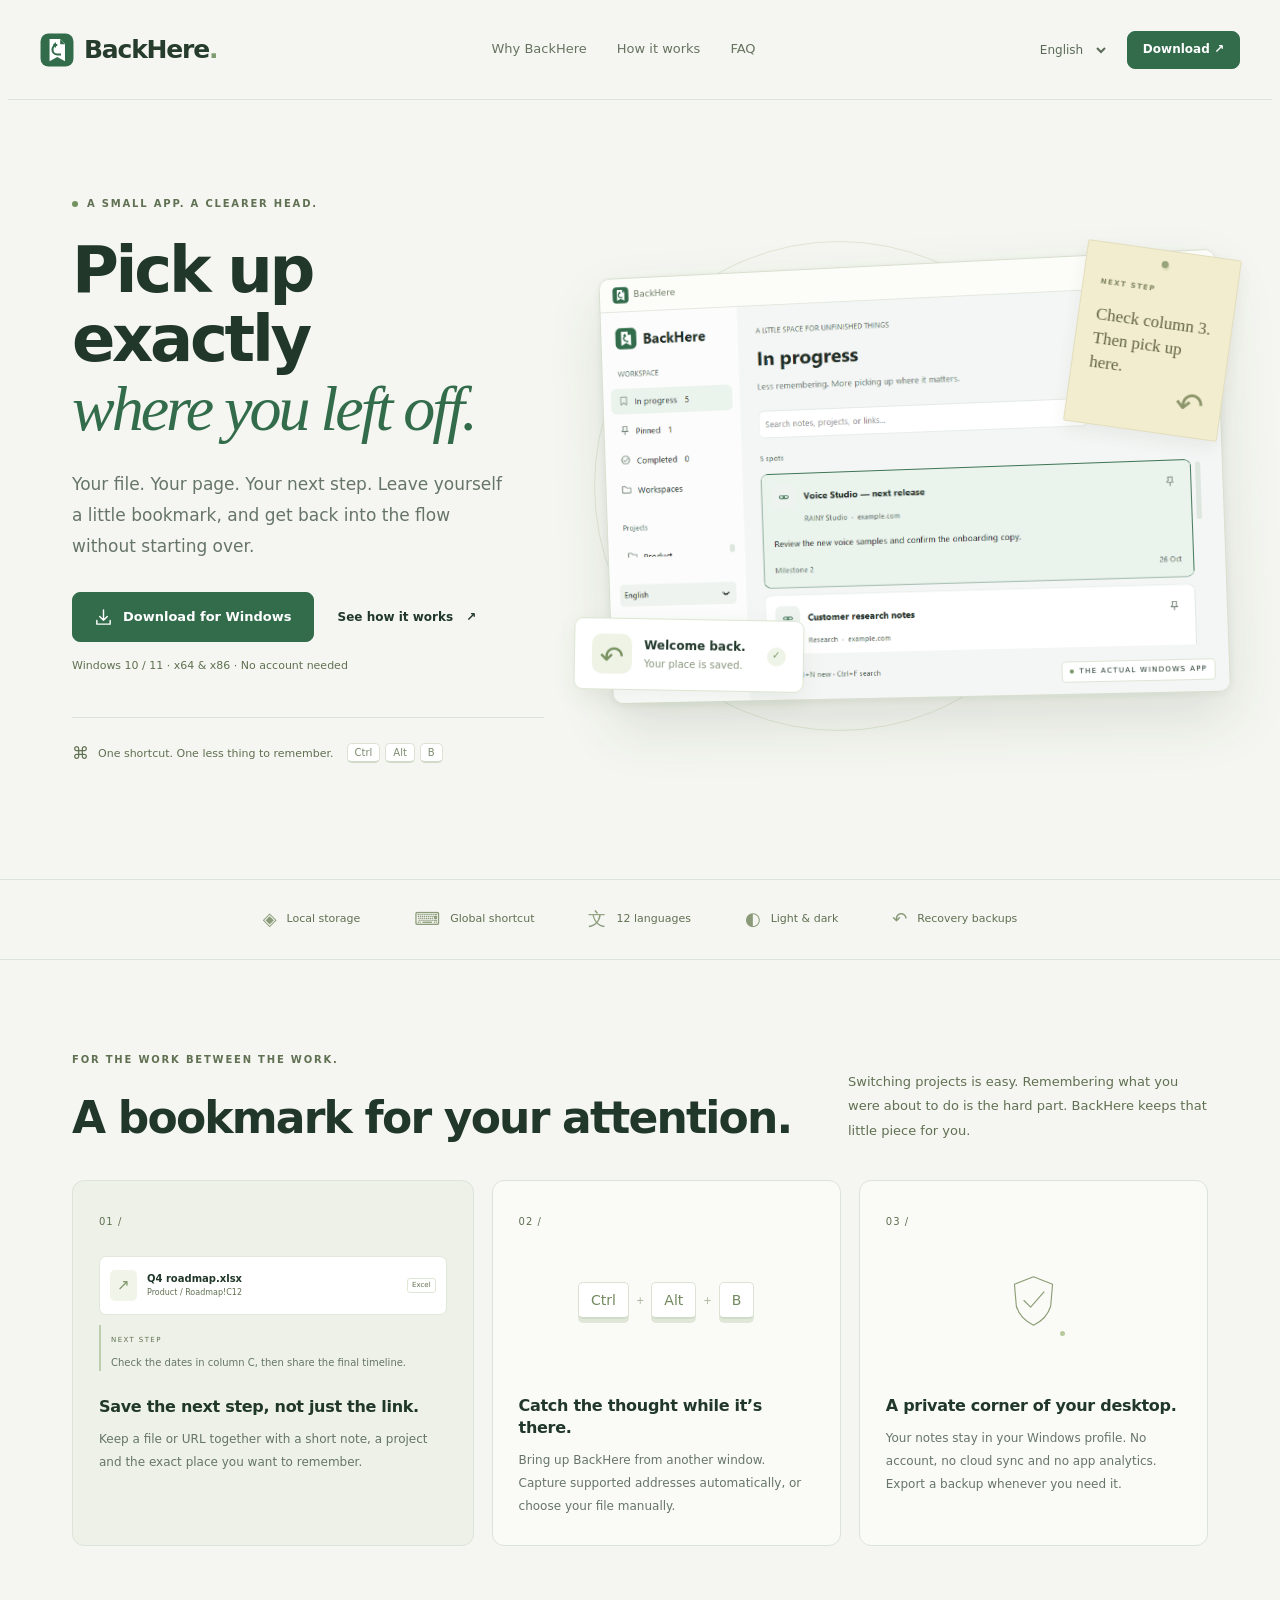
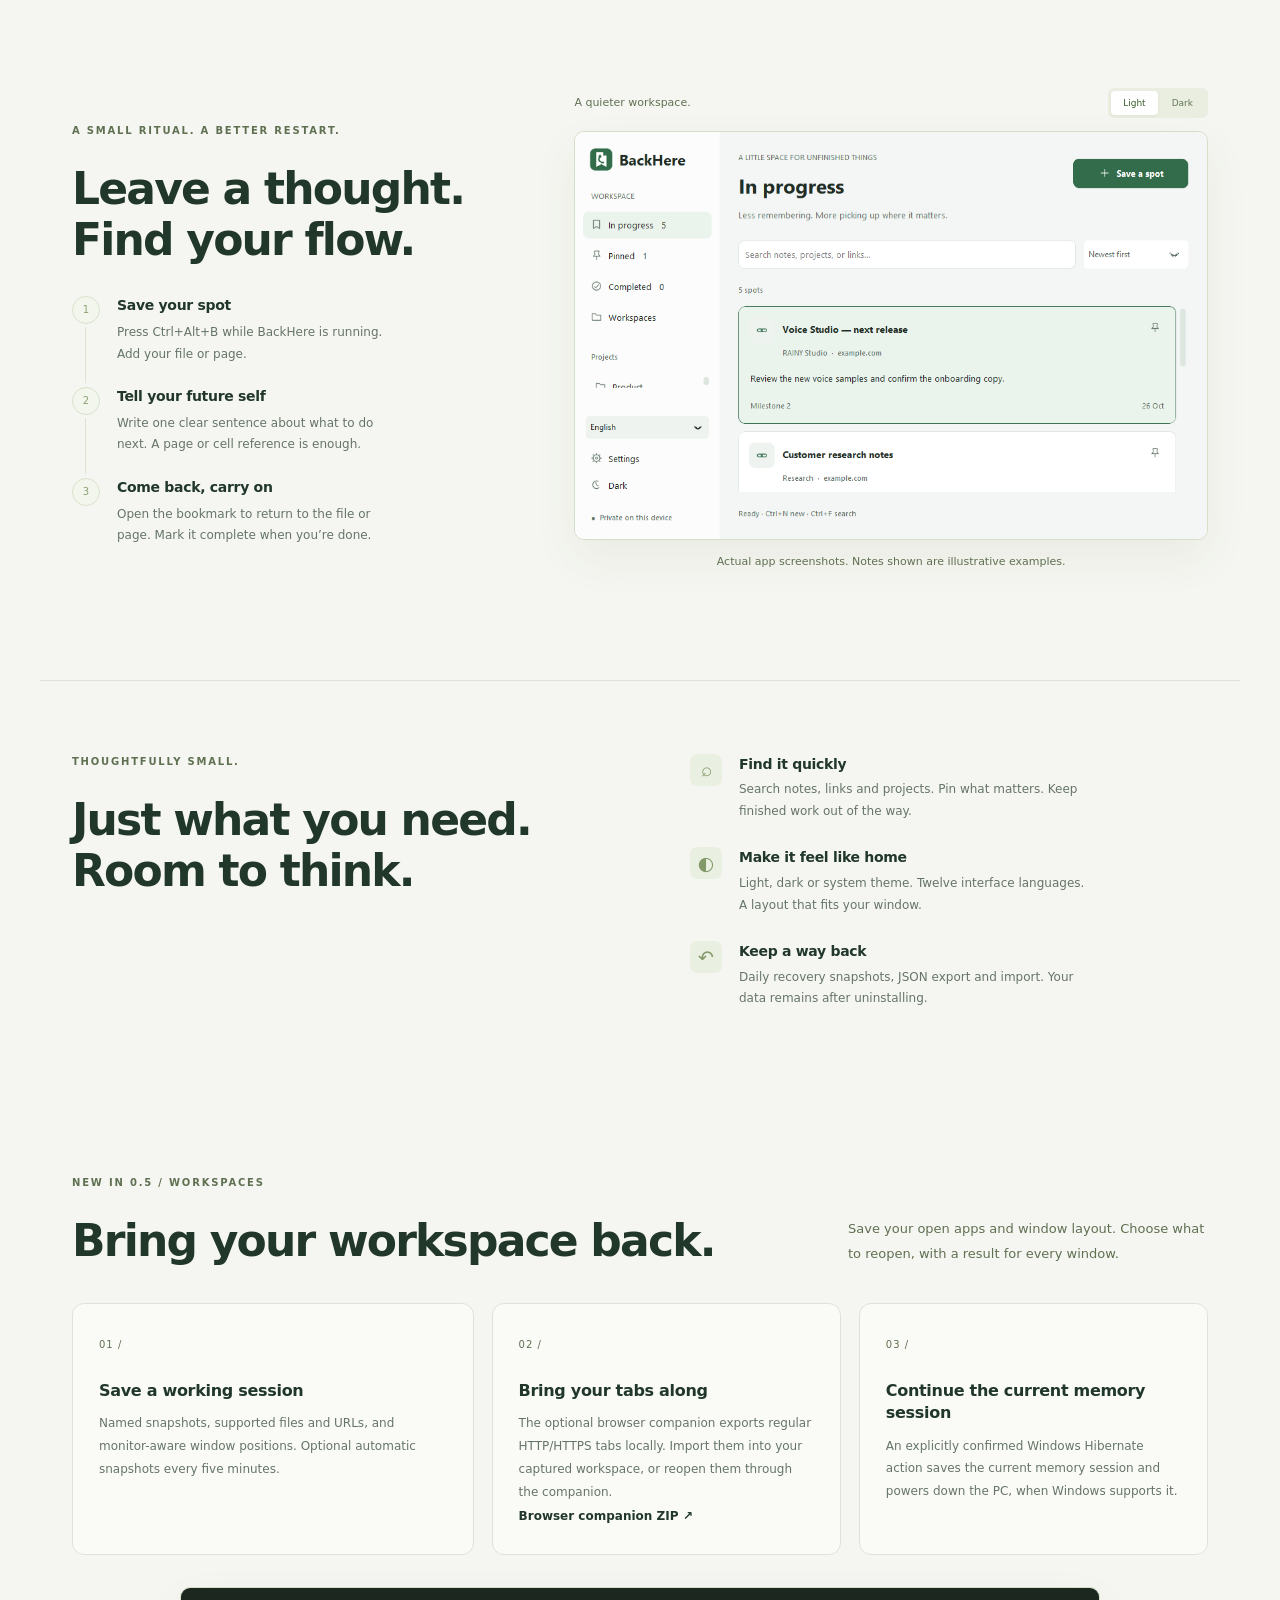
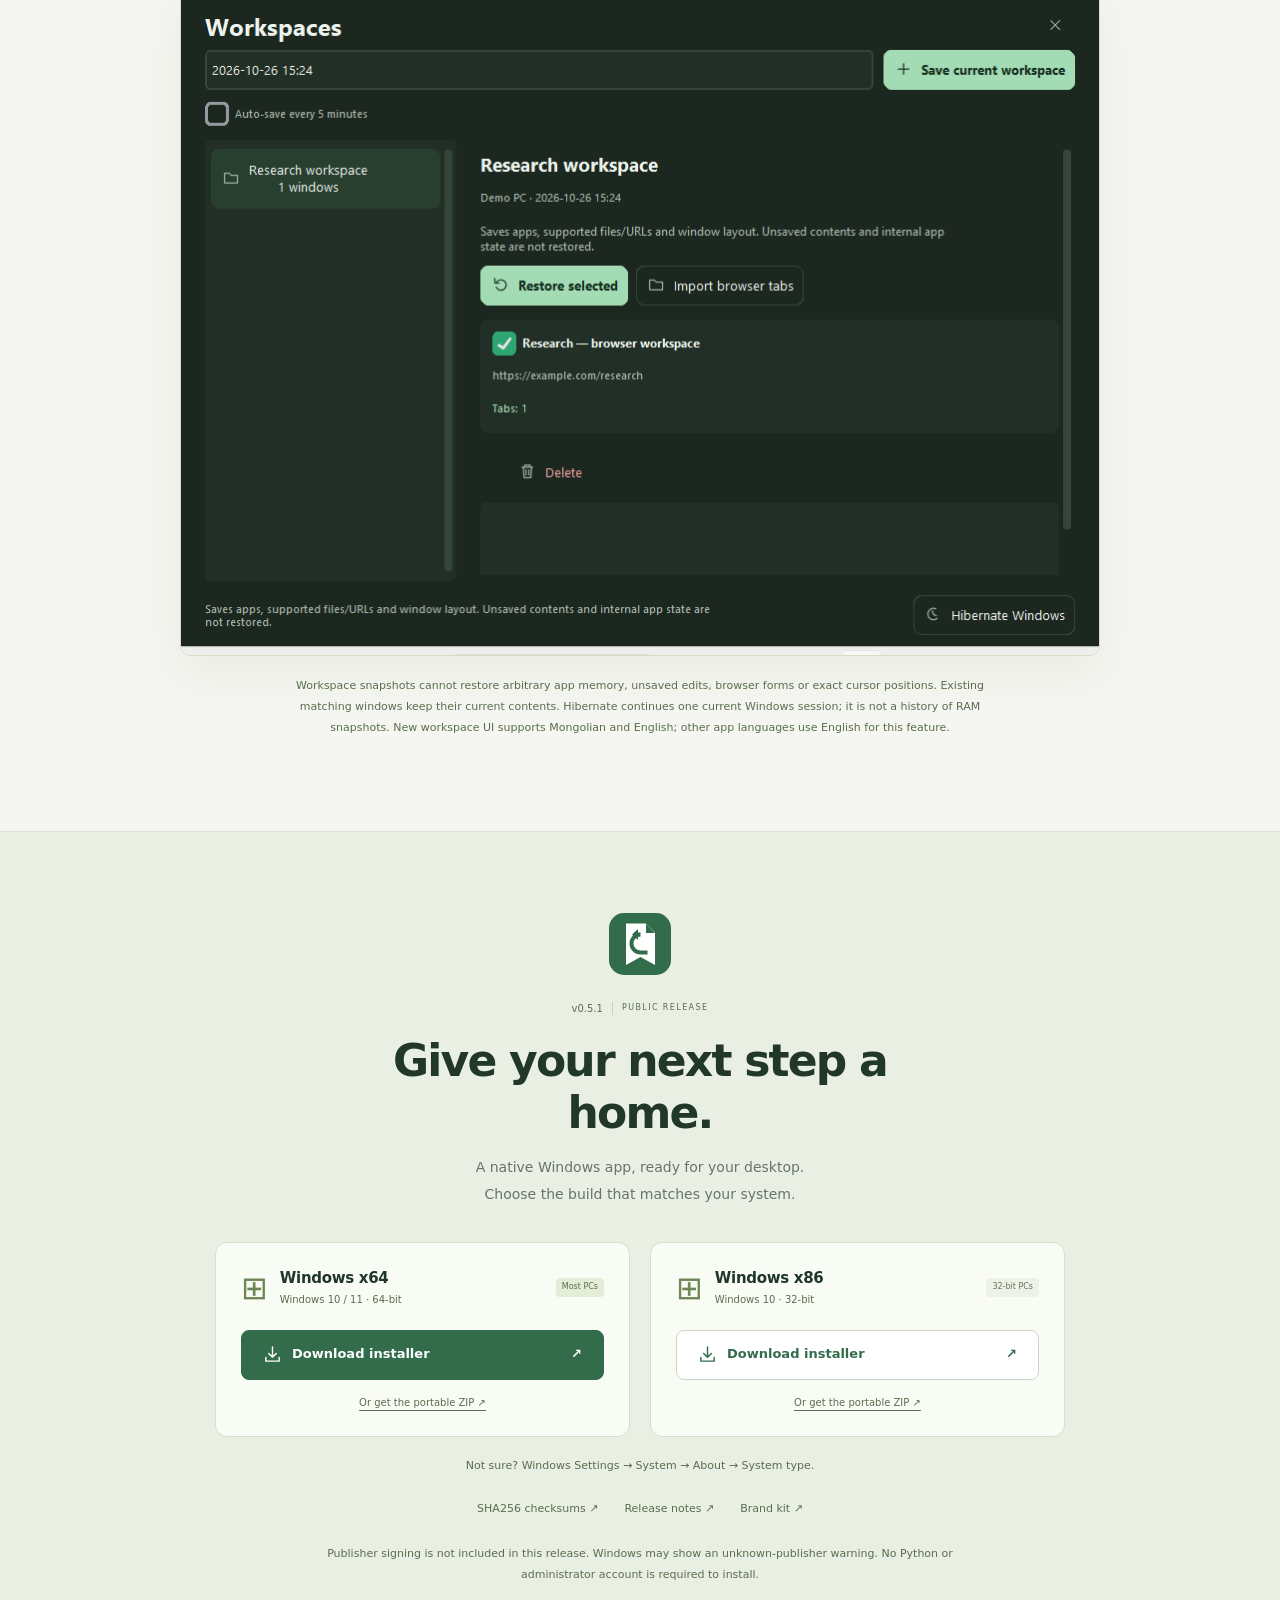
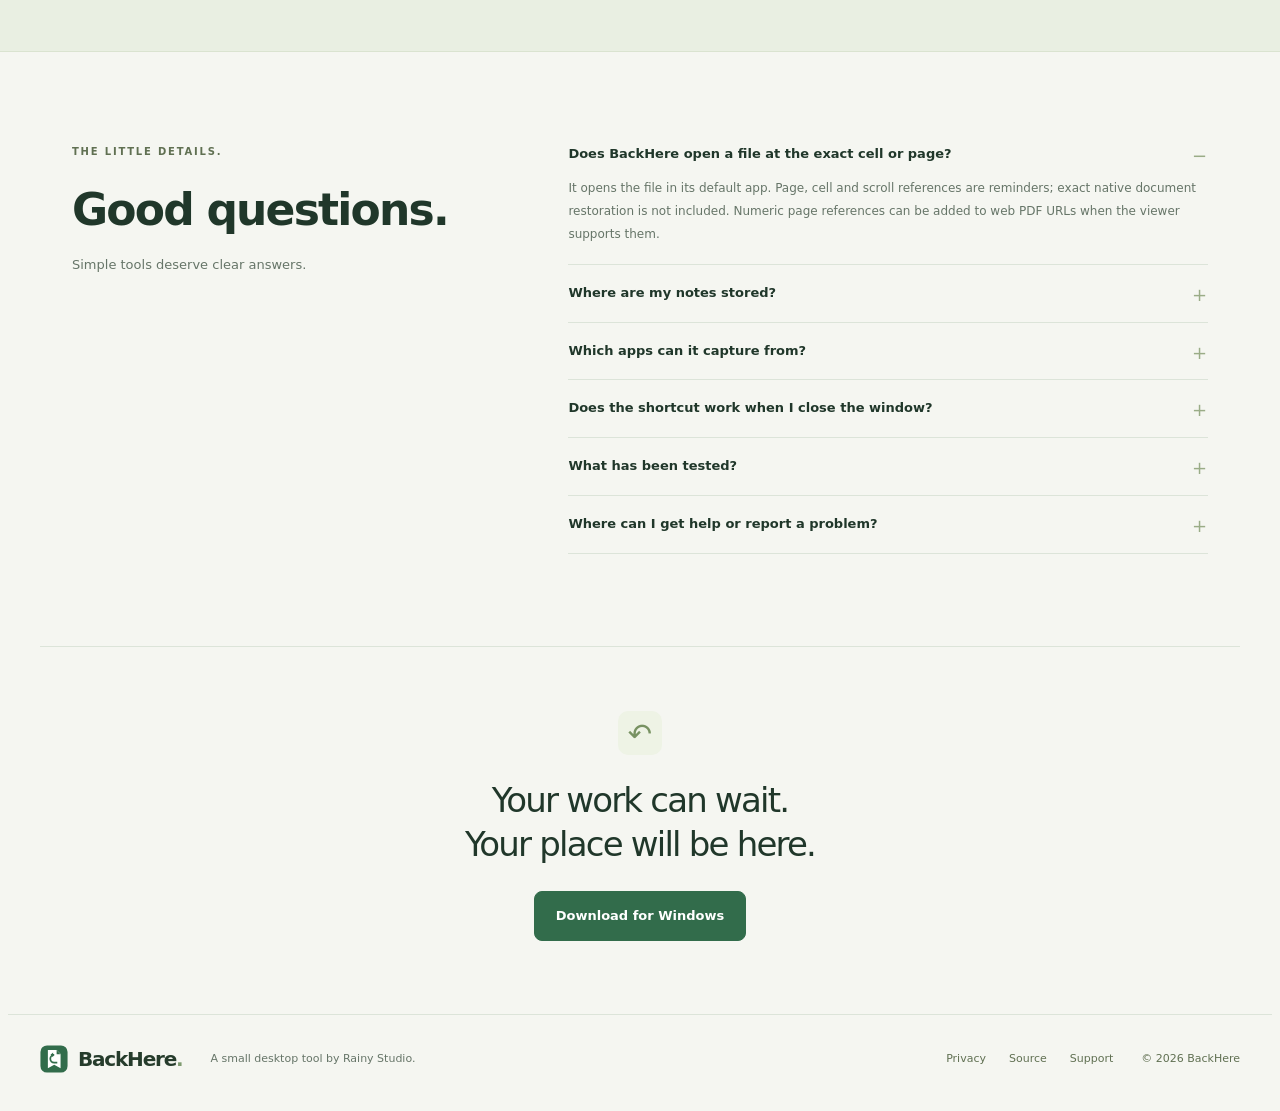
==== commit 30aad3a1: "Update product website and downloads for workspace release 0.5.1" ====
--- a/website/index.html
+++ b/website/index.html
@@ -1 +1 @@
-<!doctype html><html lang="en"><head><meta charset="utf-8"><meta http-equiv="Content-Security-Policy" content="default-src 'self'; script-src 'self'; style-src 'self'; img-src 'self' data:; font-src 'self'; connect-src 'none'; object-src 'none'; base-uri 'self'; form-action 'none'"><meta name="referrer" content="strict-origin-when-cross-origin"><meta name="viewport" content="width=device-width, initial-scale=1"><meta name="theme-color" content="#f5f6f1"><meta name="description" content="Save a file, page and your next step. BackHere is a private, lightweight Windows desktop app with a global shortcut, 12 languages and local backups."><meta property="og:title" content="BackHere — Pick up exactly where you left off"><meta property="og:description" content="A little bookmark for your unfinished work. Native Windows app. No account. Local storage."><meta property="og:type" content="website"><meta property="og:image" content="https://backhere-rainy.ssboroostore.chatgpt.site/assets/app-light.png"><meta property="og:url" content="https://backhere-rainy.ssboroostore.chatgpt.site"><link rel="canonical" href="https://backhere-rainy.ssboroostore.chatgpt.site/"><meta name="twitter:card" content="summary_large_image"><link rel="icon" type="image/svg+xml" href="assets/logo.svg"><link rel="stylesheet" href="style.css"><title>BackHere — Pick up exactly where you left off</title></head><body><a class="skip" href="#main">Skip to content</a><header class="header"><a class="wordmark" href="#" aria-label="BackHere home"><img src="assets/logo.svg" width="34" height="34" alt="">BackHere<span class="wordmark-dot">.</span></a><nav aria-label="Main navigation"><a href="#why" data-i="navWhy">Why BackHere</a><a href="#how" data-i="navHow">How it works</a><a href="#faq">FAQ</a></nav><div class="header-actions"><label class="sr-only" for="language">Language</label><select id="language" aria-label="Language"></select><a class="button small" href="#download" data-i="navDownload">Download ↗</a></div></header><main id="main"><section class="hero section"><div class="hero-copy"><div class="eyebrow"><span class="status-dot"></span><span data-i="badge">A SMALL APP. A CLEARER HEAD.</span></div><h1><span data-i="hero1">Pick up exactly</span><br><em data-i="hero2">where you left off.</em></h1><p class="hero-description" data-i="heroDesc">Your file. Your page. Your next step. Leave yourself a little bookmark, and get back into the flow without starting over.</p><div class="hero-actions"><a class="button" href="#download"><svg viewBox="0 0 20 20" aria-hidden="true"><path d="M10 2v11m-4-4 4 4 4-4M3 13v4h14v-4"/></svg><span data-i="downloadWin">Download for Windows</span></a><a class="text-link" href="#how"><span data-i="seeHow">See how it works</span><span>↗</span></a></div><p class="fine-print" data-i="heroFine">Windows 10 / 11 · x64 & x86 · No account needed</p><div class="hero-footnote"><span class="mini-mark">⌘</span><span data-i="shortcutHint">One shortcut. One less thing to remember.</span><kbd>Ctrl</kbd><kbd>Alt</kbd><kbd>B</kbd></div></div><div class="hero-art" aria-label="BackHere desktop application"><div class="orbit orbit-one"></div><div class="orbit orbit-two"></div><div class="paper-note"><span class="note-pin"></span><span class="paper-label" data-i="nextStep">NEXT STEP</span><p data-i="paperText">Check column 3.<br>Then pick up here.</p><span class="paper-arrow">↶</span></div><div class="desktop-window"><div class="window-bar"><span class="window-identity"><img src="assets/logo.svg" width="17" height="17" alt="">BackHere</span><span class="window-controls" aria-hidden="true">− &nbsp; ▢ &nbsp; ×</span></div><img class="app-screenshot" src="assets/app-light.png" width="940" height="608" alt="BackHere Windows app showing project bookmarks and the next action"><div class="screenshot-tag"><span class="status-dot"></span><span data-i="realApp">THE ACTUAL WINDOWS APP</span></div></div><div class="floating-label"><span class="return-symbol">↶</span><div><b data-i="welcomeBack">Welcome back.</b><span data-i="savedPlace">Your place is saved.</span></div><span class="tiny-check">✓</span></div></div></section><section class="quiet-strip" aria-label="Product facts"><span><i>◈</i><span data-i="factLocal">Local storage</span></span><span><i>⌨</i><span data-i="factShortcut">Global shortcut</span></span><span><i>文</i><span data-i="factLanguages">12 languages</span></span><span><i>◐</i><span data-i="factThemes">Light & dark</span></span><span><i>↶</i><span data-i="factBackup">Recovery backups</span></span></section><section id="why" class="section why"><div class="section-top"><div><p class="eyebrow" data-i="whyLabel">FOR THE WORK BETWEEN THE WORK.</p><h2 data-i="whyTitle">A bookmark for your attention.</h2></div><p class="section-intro" data-i="whyDesc">Switching projects is easy. Remembering what you were about to do is the hard part. BackHere keeps that little piece for you.</p></div><div class="benefit-grid"><article class="benefit large"><span class="number">01 /</span><div class="mini-file"><span class="file-icon">↗</span><div><b>Q4 roadmap.xlsx</b><small>Product / Roadmap!C12</small></div><span class="chip">Excel</span></div><div class="mini-note"><span data-i="nextStep">NEXT STEP</span><p data-i="exampleNote">Check the dates in column C, then share the final timeline.</p></div><h3 data-i="feature1">Save the next step, not just the link.</h3><p data-i="feature1Desc">Keep a file or URL together with a short note, a project and the exact place you want to remember.</p></article><article class="benefit"><span class="number">02 /</span><div class="shortcut-visual"><kbd>Ctrl</kbd><span>+</span><kbd>Alt</kbd><span>+</span><kbd>B</kbd></div><h3 data-i="feature2">Catch the thought while it’s there.</h3><p data-i="feature2Desc">Bring up BackHere from another window. Capture supported addresses automatically, or choose your file manually.</p></article><article class="benefit"><span class="number">03 /</span><div class="privacy-visual"><svg viewBox="0 0 64 64" aria-hidden="true"><path d="m32 7 20 8-2 23c-3 10-10 16-18 20-8-4-15-10-18-20l-2-23 20-8Z"/><path d="m22 32 7 7 14-16"/></svg><span class="privacy-dot"></span></div><h3 data-i="feature3">A private corner of your desktop.</h3><p data-i="feature3Desc">Your notes stay in your Windows profile. No account, no cloud sync and no app analytics. Export a backup whenever you need it.</p></article></div></section><section id="how" class="how section"><div class="how-copy"><p class="eyebrow" data-i="howLabel">A SMALL RITUAL. A BETTER RESTART.</p><h2 data-i="howTitle">Leave a thought.<br>Find your flow.</h2><ol class="steps"><li><span>1</span><div><h3 data-i="step1">Save your spot</h3><p data-i="step1Desc">Press Ctrl+Alt+B while BackHere is running. Add your file or page.</p></div></li><li><span>2</span><div><h3 data-i="step2">Tell your future self</h3><p data-i="step2Desc">Write one clear sentence about what to do next. A page or cell reference is enough.</p></div></li><li><span>3</span><div><h3 data-i="step3">Come back, carry on</h3><p data-i="step3Desc">Open the bookmark to return to the file or page. Mark it complete when you’re done.</p></div></li></ol></div><div class="how-preview"><div class="preview-toolbar"><span data-i="previewLabel">A quieter workspace.</span><div class="segmented" role="group" aria-label="Application preview theme"><button class="active" data-preview="light" data-i="light">Light</button><button data-preview="dark" data-i="dark">Dark</button></div></div><div class="preview-frame"><img id="themePreview" src="assets/app-light.png" width="940" height="608" alt="Actual BackHere Windows interface with example notes" loading="lazy"></div><p class="image-caption" data-i="previewCaption">Actual app screenshots. Notes shown are illustrative examples.</p></div></section><section class="inside section"><div class="inside-title"><p class="eyebrow" data-i="insideLabel">THOUGHTFULLY SMALL.</p><h2 data-i="insideTitle">Just what you need.<br>Room to think.</h2></div><div class="inside-list"><div><span>⌕</span><div><h3 data-i="detail1">Find it quickly</h3><p data-i="detail1Desc">Search notes, links and projects. Pin what matters. Keep finished work out of the way.</p></div></div><div><span>◐</span><div><h3 data-i="detail2">Make it feel like home</h3><p data-i="detail2Desc">Light, dark or system theme. Twelve interface languages. A layout that fits your window.</p></div></div><div><span>↶</span><div><h3 data-i="detail3">Keep a way back</h3><p data-i="detail3Desc">Daily recovery snapshots, JSON export and import. Your data remains after uninstalling.</p></div></div></div></section><section id="download" class="download-section"><div class="download-top"><img src="assets/logo.svg" width="64" height="64" alt=""><span class="release-badge">v0.4.0 <span data-i="releaseLabel">PUBLIC RELEASE</span></span><h2 data-i="downloadTitle">Give your next step a home.</h2><p data-i="downloadDesc">A native Windows app, ready for your desktop.<br>Choose the build that matches your system.</p></div><div class="download-options"><article><div class="download-heading"><span class="windows-logo" aria-hidden="true">⊞</span><div><h3>Windows x64</h3><p data-i="x64Desc">Windows 10 / 11 · 64-bit</p></div><span class="recommended" data-i="recommended">Most PCs</span></div><a class="button wide" data-release="BackHere-Setup-0.4.0-x64.exe" href="https://github.com/ssboroo/backhere/releases/download/v0.4.0/BackHere-Setup-0.4.0-x64.exe"><svg viewBox="0 0 20 20" aria-hidden="true"><path d="M10 2v11m-4-4 4 4 4-4M3 13v4h14v-4"/></svg><span data-i="downloadInstaller">Download installer</span><span class="download-arrow">↗</span></a><a class="portable" data-release="BackHere-0.4.0-x64-portable.zip" href="https://github.com/ssboroo/backhere/releases/download/v0.4.0/BackHere-0.4.0-x64-portable.zip" data-i="portable">Or get the portable ZIP ↗</a></article><article><div class="download-heading"><span class="windows-logo" aria-hidden="true">⊞</span><div><h3>Windows x86</h3><p data-i="x86Desc">Windows 10 · 32-bit</p></div><span class="recommended neutral" data-i="olderPCs">32-bit PCs</span></div><a class="button wide secondary" data-release="BackHere-Setup-0.4.0-x86.exe" href="https://github.com/ssboroo/backhere/releases/download/v0.4.0/BackHere-Setup-0.4.0-x86.exe"><svg viewBox="0 0 20 20" aria-hidden="true"><path d="M10 2v11m-4-4 4 4 4-4M3 13v4h14v-4"/></svg><span data-i="downloadInstaller">Download installer</span><span class="download-arrow">↗</span></a><a class="portable" data-release="BackHere-0.4.0-x86-portable.zip" href="https://github.com/ssboroo/backhere/releases/download/v0.4.0/BackHere-0.4.0-x86-portable.zip" data-i="portable">Or get the portable ZIP ↗</a></article></div><p class="download-help" data-i="systemHelp">Not sure? Windows Settings → System → About → System type.</p><div class="download-links"><a data-release="SHA256SUMS.txt" href="https://github.com/ssboroo/backhere/releases/download/v0.4.0/SHA256SUMS.txt" data-i="checksums">SHA256 checksums ↗</a><a href="https://github.com/ssboroo/backhere/releases/tag/v0.4.0" data-i="releaseNotes">Release notes ↗</a><a data-release="BackHere-Brand-Kit-0.4.0.zip" href="https://github.com/ssboroo/backhere/releases/download/v0.4.0/BackHere-Brand-Kit-0.4.0.zip" data-i="brandKit">Brand kit ↗</a></div><p class="honest-note" data-i="unsigned">Publisher signing is not included in this release. Windows may show an unknown-publisher warning. No Python or administrator account is required to install.</p></section><section id="faq" class="faq section"><div><p class="eyebrow" data-i="faqLabel">THE LITTLE DETAILS.</p><h2 data-i="faqTitle">Good questions.</h2><p data-i="faqIntro">Simple tools deserve clear answers.</p></div><div class="faq-list"><details open><summary data-i="q1">Does BackHere open a file at the exact cell or page?</summary><p data-i="a1">It opens the file in its default app. Page, cell and scroll references are reminders; exact native document restoration is not included. Numeric page references can be added to web PDF URLs when the viewer supports them.</p></details><details><summary data-i="q2">Where are my notes stored?</summary><p data-i="a2">In your Windows user profile, under %LOCALAPPDATA%\BackHere. Notes and exported backups are not encrypted. The app does not upload them. Keep a copy on another drive if you want protection from device failure.</p></details><details><summary data-i="q3">Which apps can it capture from?</summary><p data-i="a3">It attempts to capture Explorer selections, supported browser address bars, and matching Word/Excel COM windows. Support varies by version and permissions. You can always choose a file or enter a URL yourself.</p></details><details><summary data-i="q4">Does the shortcut work when I close the window?</summary><p data-i="a4">Yes, when “Keep running in the system tray” is enabled and BackHere is still running. Fully exiting stops the shortcut. Windows startup and the shortcut combination are configurable.</p></details><details><summary data-i="q5">What has been tested?</summary><p data-i="a5">Both builds pass Windows API, UI, theme, packaged executable, installer and uninstall checks in CI. The 32-bit executable is tested using WOW64 on 64-bit Windows; separate real 32-bit device testing remains necessary. Windows 7/8 are not supported.</p></details><details><summary data-i="q6">Where can I get help or report a problem?</summary><p><span data-i="a6">Use the GitHub support page. Include your app version, Windows version and a short description. Never include passwords or private files.</span> <a href="https://github.com/ssboroo/backhere/issues" data-i="supportLink">Open support ↗</a></p></details></div></section><section class="final-cta section"><span class="return-symbol">↶</span><h2 data-i="finalTitle">Your work can wait.<br>Your place will be here.</h2><a class="button" href="#download" data-i="downloadWin">Download for Windows</a></section></main><footer><a class="wordmark" href="#"><img src="assets/logo.svg" width="28" height="28" alt="">BackHere<span class="wordmark-dot">.</span></a><p data-i="footerLine">A small desktop tool by Rainy Studio.</p><div><a href="privacy.html" data-i="privacy">Privacy</a><a href="https://github.com/ssboroo/backhere" data-i="source">Source</a><a href="https://github.com/ssboroo/backhere/issues" data-i="support">Support</a></div><span>© 2026 BackHere</span></footer><script src="app.js"></script></body></html>
+<!doctype html><html lang="en"><head><meta charset="utf-8"><meta http-equiv="Content-Security-Policy" content="default-src 'self'; script-src 'self'; style-src 'self'; img-src 'self' data:; font-src 'self'; connect-src 'none'; object-src 'none'; base-uri 'self'; form-action 'none'"><meta name="referrer" content="strict-origin-when-cross-origin"><meta name="viewport" content="width=device-width, initial-scale=1"><meta name="theme-color" content="#f5f6f1"><meta name="description" content="Save your next step and Windows workspace. BackHere keeps app windows, supported files and browser URLs locally, with selective restore and backups."><meta property="og:title" content="BackHere — Pick up exactly where you left off"><meta property="og:description" content="A little bookmark for your unfinished work. Native Windows app. No account. Local storage."><meta property="og:type" content="website"><meta property="og:image" content="https://backhere-rainy.ssboroostore.chatgpt.site/assets/app-light.png"><meta property="og:url" content="https://backhere-rainy.ssboroostore.chatgpt.site"><link rel="canonical" href="https://backhere-rainy.ssboroostore.chatgpt.site/"><meta name="twitter:card" content="summary_large_image"><link rel="icon" type="image/svg+xml" href="assets/logo.svg"><link rel="stylesheet" href="style.css"><title>BackHere — Pick up exactly where you left off</title></head><body><a class="skip" href="#main">Skip to content</a><header class="header"><a class="wordmark" href="#" aria-label="BackHere home"><img src="assets/logo.svg" width="34" height="34" alt="">BackHere<span class="wordmark-dot">.</span></a><nav aria-label="Main navigation"><a href="#why" data-i="navWhy">Why BackHere</a><a href="#how" data-i="navHow">How it works</a><a href="#faq">FAQ</a></nav><div class="header-actions"><label class="sr-only" for="language">Language</label><select id="language" aria-label="Language"></select><a class="button small" href="#download" data-i="navDownload">Download ↗</a></div></header><main id="main"><section class="hero section"><div class="hero-copy"><div class="eyebrow"><span class="status-dot"></span><span data-i="badge">A SMALL APP. A CLEARER HEAD.</span></div><h1><span data-i="hero1">Pick up exactly</span><br><em data-i="hero2">where you left off.</em></h1><p class="hero-description" data-i="heroDesc">Your file. Your page. Your next step. Leave yourself a little bookmark, and get back into the flow without starting over.</p><div class="hero-actions"><a class="button" href="#download"><svg viewBox="0 0 20 20" aria-hidden="true"><path d="M10 2v11m-4-4 4 4 4-4M3 13v4h14v-4"/></svg><span data-i="downloadWin">Download for Windows</span></a><a class="text-link" href="#how"><span data-i="seeHow">See how it works</span><span>↗</span></a></div><p class="fine-print" data-i="heroFine">Windows 10 / 11 · x64 & x86 · No account needed</p><div class="hero-footnote"><span class="mini-mark">⌘</span><span data-i="shortcutHint">One shortcut. One less thing to remember.</span><kbd>Ctrl</kbd><kbd>Alt</kbd><kbd>B</kbd></div></div><div class="hero-art" aria-label="BackHere desktop application"><div class="orbit orbit-one"></div><div class="orbit orbit-two"></div><div class="paper-note"><span class="note-pin"></span><span class="paper-label" data-i="nextStep">NEXT STEP</span><p data-i="paperText">Check column 3.<br>Then pick up here.</p><span class="paper-arrow">↶</span></div><div class="desktop-window"><div class="window-bar"><span class="window-identity"><img src="assets/logo.svg" width="17" height="17" alt="">BackHere</span><span class="window-controls" aria-hidden="true">− &nbsp; ▢ &nbsp; ×</span></div><img class="app-screenshot" src="assets/app-light.png" width="940" height="608" alt="BackHere Windows app showing project bookmarks and the next action"><div class="screenshot-tag"><span class="status-dot"></span><span data-i="realApp">THE ACTUAL WINDOWS APP</span></div></div><div class="floating-label"><span class="return-symbol">↶</span><div><b data-i="welcomeBack">Welcome back.</b><span data-i="savedPlace">Your place is saved.</span></div><span class="tiny-check">✓</span></div></div></section><section class="quiet-strip" aria-label="Product facts"><span><i>◈</i><span data-i="factLocal">Local storage</span></span><span><i>⌨</i><span data-i="factShortcut">Global shortcut</span></span><span><i>文</i><span data-i="factLanguages">12 languages</span></span><span><i>◐</i><span data-i="factThemes">Light & dark</span></span><span><i>↶</i><span data-i="factBackup">Recovery backups</span></span></section><section id="why" class="section why"><div class="section-top"><div><p class="eyebrow" data-i="whyLabel">FOR THE WORK BETWEEN THE WORK.</p><h2 data-i="whyTitle">A bookmark for your attention.</h2></div><p class="section-intro" data-i="whyDesc">Switching projects is easy. Remembering what you were about to do is the hard part. BackHere keeps that little piece for you.</p></div><div class="benefit-grid"><article class="benefit large"><span class="number">01 /</span><div class="mini-file"><span class="file-icon">↗</span><div><b>Q4 roadmap.xlsx</b><small>Product / Roadmap!C12</small></div><span class="chip">Excel</span></div><div class="mini-note"><span data-i="nextStep">NEXT STEP</span><p data-i="exampleNote">Check the dates in column C, then share the final timeline.</p></div><h3 data-i="feature1">Save the next step, not just the link.</h3><p data-i="feature1Desc">Keep a file or URL together with a short note, a project and the exact place you want to remember.</p></article><article class="benefit"><span class="number">02 /</span><div class="shortcut-visual"><kbd>Ctrl</kbd><span>+</span><kbd>Alt</kbd><span>+</span><kbd>B</kbd></div><h3 data-i="feature2">Catch the thought while it’s there.</h3><p data-i="feature2Desc">Bring up BackHere from another window. Capture supported addresses automatically, or choose your file manually.</p></article><article class="benefit"><span class="number">03 /</span><div class="privacy-visual"><svg viewBox="0 0 64 64" aria-hidden="true"><path d="m32 7 20 8-2 23c-3 10-10 16-18 20-8-4-15-10-18-20l-2-23 20-8Z"/><path d="m22 32 7 7 14-16"/></svg><span class="privacy-dot"></span></div><h3 data-i="feature3">A private corner of your desktop.</h3><p data-i="feature3Desc">Your notes stay in your Windows profile. No account, no cloud sync and no app analytics. Export a backup whenever you need it.</p></article></div></section><section id="how" class="how section"><div class="how-copy"><p class="eyebrow" data-i="howLabel">A SMALL RITUAL. A BETTER RESTART.</p><h2 data-i="howTitle">Leave a thought.<br>Find your flow.</h2><ol class="steps"><li><span>1</span><div><h3 data-i="step1">Save your spot</h3><p data-i="step1Desc">Press Ctrl+Alt+B while BackHere is running. Add your file or page.</p></div></li><li><span>2</span><div><h3 data-i="step2">Tell your future self</h3><p data-i="step2Desc">Write one clear sentence about what to do next. A page or cell reference is enough.</p></div></li><li><span>3</span><div><h3 data-i="step3">Come back, carry on</h3><p data-i="step3Desc">Open the bookmark to return to the file or page. Mark it complete when you’re done.</p></div></li></ol></div><div class="how-preview"><div class="preview-toolbar"><span data-i="previewLabel">A quieter workspace.</span><div class="segmented" role="group" aria-label="Application preview theme"><button class="active" data-preview="light" data-i="light">Light</button><button data-preview="dark" data-i="dark">Dark</button></div></div><div class="preview-frame"><img id="themePreview" src="assets/app-light.png" width="940" height="608" alt="Actual BackHere Windows interface with example notes" loading="lazy"></div><p class="image-caption" data-i="previewCaption">Actual app screenshots. Notes shown are illustrative examples.</p></div></section><section class="inside section"><div class="inside-title"><p class="eyebrow" data-i="insideLabel">THOUGHTFULLY SMALL.</p><h2 data-i="insideTitle">Just what you need.<br>Room to think.</h2></div><div class="inside-list"><div><span>⌕</span><div><h3 data-i="detail1">Find it quickly</h3><p data-i="detail1Desc">Search notes, links and projects. Pin what matters. Keep finished work out of the way.</p></div></div><div><span>◐</span><div><h3 data-i="detail2">Make it feel like home</h3><p data-i="detail2Desc">Light, dark or system theme. Twelve interface languages. A layout that fits your window.</p></div></div><div><span>↶</span><div><h3 data-i="detail3">Keep a way back</h3><p data-i="detail3Desc">Daily recovery snapshots, JSON export and import. Your data remains after uninstalling.</p></div></div></div></section><section id="workspaces" class="section why"><div class="section-top"><div><p class="eyebrow" data-i="workspaceBadge">NEW IN 0.5 / WORKSPACES</p><h2 data-i="workspaceTitle">Bring your workspace back.</h2></div><p class="section-intro" data-i="workspaceIntro">Save your open apps and window layout. Choose what to reopen, with a result for every window.</p></div><div class="benefit-grid"><article class="benefit"><span class="number">01 /</span><h3 data-i="workspaceSave">Save a working session</h3><p data-i="workspaceSaveDesc">Named snapshots, supported files and URLs, and monitor-aware window positions. Optional automatic snapshots every five minutes.</p></article><article class="benefit"><span class="number">02 /</span><h3 data-i="workspaceTabs">Bring your tabs along</h3><p data-i="workspaceTabsDesc">The optional browser companion exports regular HTTP/HTTPS tabs locally. Import them into your captured workspace, or reopen them through the companion.</p><a class="text-link" data-release="BackHere-Browser-Companion-0.5.1.zip" href="https://github.com/ssboroo/backhere/releases/download/v0.5.1/BackHere-Browser-Companion-0.5.1.zip" data-i="companionDownload">Browser companion ZIP ↗</a></article><article class="benefit"><span class="number">03 /</span><h3 data-i="workspaceHibernate">Continue the current memory session</h3><p data-i="workspaceHibernateDesc">An explicitly confirmed Windows Hibernate action saves the current memory session and powers down the PC, when Windows supports it.</p></article></div><div class="preview-frame workspace-screen"><img src="assets/app-workspaces.png" width="920" height="668" alt="BackHere workspace review: select application windows, restore, import browser tabs and Hibernate Windows" loading="lazy"></div><p class="honest-note" data-i="workspaceLimits">Workspace snapshots cannot restore arbitrary app memory, unsaved edits, browser forms or exact cursor positions. Existing matching windows keep their current contents. Hibernate continues one current Windows session; it is not a history of RAM snapshots. New workspace UI supports Mongolian and English; other app languages use English for this feature.</p></section><section id="download" class="download-section"><div class="download-top"><img src="assets/logo.svg" width="64" height="64" alt=""><span class="release-badge">v0.5.1 <span data-i="releaseLabel">PUBLIC RELEASE</span></span><h2 data-i="downloadTitle">Give your next step a home.</h2><p data-i="downloadDesc">A native Windows app, ready for your desktop.<br>Choose the build that matches your system.</p></div><div class="download-options"><article><div class="download-heading"><span class="windows-logo" aria-hidden="true">⊞</span><div><h3>Windows x64</h3><p data-i="x64Desc">Windows 10 / 11 · 64-bit</p></div><span class="recommended" data-i="recommended">Most PCs</span></div><a class="button wide" data-release="BackHere-Setup-0.5.1-x64.exe" href="https://github.com/ssboroo/backhere/releases/download/v0.5.1/BackHere-Setup-0.5.1-x64.exe"><svg viewBox="0 0 20 20" aria-hidden="true"><path d="M10 2v11m-4-4 4 4 4-4M3 13v4h14v-4"/></svg><span data-i="downloadInstaller">Download installer</span><span class="download-arrow">↗</span></a><a class="portable" data-release="BackHere-0.5.1-x64-portable.zip" href="https://github.com/ssboroo/backhere/releases/download/v0.5.1/BackHere-0.5.1-x64-portable.zip" data-i="portable">Or get the portable ZIP ↗</a></article><article><div class="download-heading"><span class="windows-logo" aria-hidden="true">⊞</span><div><h3>Windows x86</h3><p data-i="x86Desc">Windows 10 · 32-bit</p></div><span class="recommended neutral" data-i="olderPCs">32-bit PCs</span></div><a class="button wide secondary" data-release="BackHere-Setup-0.5.1-x86.exe" href="https://github.com/ssboroo/backhere/releases/download/v0.5.1/BackHere-Setup-0.5.1-x86.exe"><svg viewBox="0 0 20 20" aria-hidden="true"><path d="M10 2v11m-4-4 4 4 4-4M3 13v4h14v-4"/></svg><span data-i="downloadInstaller">Download installer</span><span class="download-arrow">↗</span></a><a class="portable" data-release="BackHere-0.5.1-x86-portable.zip" href="https://github.com/ssboroo/backhere/releases/download/v0.5.1/BackHere-0.5.1-x86-portable.zip" data-i="portable">Or get the portable ZIP ↗</a></article></div><p class="download-help" data-i="systemHelp">Not sure? Windows Settings → System → About → System type.</p><div class="download-links"><a data-release="SHA256SUMS.txt" href="https://github.com/ssboroo/backhere/releases/download/v0.5.1/SHA256SUMS.txt" data-i="checksums">SHA256 checksums ↗</a><a href="https://github.com/ssboroo/backhere/releases/tag/v0.5.1" data-i="releaseNotes">Release notes ↗</a><a data-release="BackHere-Brand-Kit-0.5.1.zip" href="https://github.com/ssboroo/backhere/releases/download/v0.5.1/BackHere-Brand-Kit-0.5.1.zip" data-i="brandKit">Brand kit ↗</a></div><p class="honest-note" data-i="unsigned">Publisher signing is not included in this release. Windows may show an unknown-publisher warning. No Python or administrator account is required to install.</p></section><section id="faq" class="faq section"><div><p class="eyebrow" data-i="faqLabel">THE LITTLE DETAILS.</p><h2 data-i="faqTitle">Good questions.</h2><p data-i="faqIntro">Simple tools deserve clear answers.</p></div><div class="faq-list"><details open><summary data-i="q1">Does BackHere open a file at the exact cell or page?</summary><p data-i="a1">It opens the file in its default app. Page, cell and scroll references are reminders; exact native document restoration is not included. Numeric page references can be added to web PDF URLs when the viewer supports them.</p></details><details><summary data-i="q2">Where are my notes stored?</summary><p data-i="a2">In your Windows user profile, under %LOCALAPPDATA%\BackHere. Notes and exported backups are not encrypted. The app does not upload them. Keep a copy on another drive if you want protection from device failure.</p></details><details><summary data-i="q3">Which apps can it capture from?</summary><p data-i="a3">It attempts to capture Explorer selections, supported browser address bars, and matching Word/Excel COM windows. Support varies by version and permissions. You can always choose a file or enter a URL yourself.</p></details><details><summary data-i="q4">Does the shortcut work when I close the window?</summary><p data-i="a4">Yes, when “Keep running in the system tray” is enabled and BackHere is still running. Fully exiting stops the shortcut. Windows startup and the shortcut combination are configurable.</p></details><details><summary data-i="q5">What has been tested?</summary><p data-i="a5">Both builds pass Windows API, UI, theme, packaged executable, installer and uninstall checks in CI. The 32-bit executable is tested using WOW64 on 64-bit Windows; separate real 32-bit device testing remains necessary. Windows 7/8 are not supported.</p></details><details><summary data-i="q6">Where can I get help or report a problem?</summary><p><span data-i="a6">Use the GitHub support page. Include your app version, Windows version and a short description. Never include passwords or private files.</span> <a href="https://github.com/ssboroo/backhere/issues" data-i="supportLink">Open support ↗</a></p></details></div></section><section class="final-cta section"><span class="return-symbol">↶</span><h2 data-i="finalTitle">Your work can wait.<br>Your place will be here.</h2><a class="button" href="#download" data-i="downloadWin">Download for Windows</a></section></main><footer><a class="wordmark" href="#"><img src="assets/logo.svg" width="28" height="28" alt="">BackHere<span class="wordmark-dot">.</span></a><p data-i="footerLine">A small desktop tool by Rainy Studio.</p><div><a href="privacy.html" data-i="privacy">Privacy</a><a href="https://github.com/ssboroo/backhere" data-i="source">Source</a><a href="https://github.com/ssboroo/backhere/issues" data-i="support">Support</a></div><span>© 2026 BackHere</span></footer><script src="app.js"></script></body></html>
--- a/website/style.css
+++ b/website/style.css
@@ -1,3 +1,5 @@
 :root{--paper:#f5f6f1;--white:#fff;--ink:#20372a;--muted:#667568;--green:#326c4b;--green-dark:#26573c;--line:#dce4d9;--soft:#eaf0e6;--radius:14px}*{box-sizing:border-box}html{scroll-behavior:smooth;scroll-padding-top:32px}body{margin:0;background:var(--paper);color:var(--ink);font:15px/1.6 'Segoe UI',system-ui,-apple-system,sans-serif;-webkit-font-smoothing:antialiased}a{color:inherit;text-decoration:none}button,select{font:inherit}button,a,select,summary{touch-action:manipulation}a,button,select,summary{-webkit-tap-highlight-color:transparent}a:focus-visible,button:focus-visible,select:focus-visible,summary:focus-visible{outline:3px solid #789f68;outline-offset:5px}button,summary{cursor:pointer}img{max-width:100%;height:auto;display:block}svg{fill:none;stroke:currentColor;stroke-width:1.5;stroke-linecap:round;stroke-linejoin:round}h1,h2,h3,p{margin-top:0}h1,h2{white-space:pre-line}h1{font-size:clamp(44px,5vw,69px);letter-spacing:-3.3px;line-height:1.08;font-weight:650;margin-bottom:26px}h1 em{font-family:Georgia,'Times New Roman',serif;font-weight:400;color:var(--green);letter-spacing:-3px}h2{font-size:clamp(30px,3.5vw,44px);font-weight:550;letter-spacing:-1.8px;line-height:1.18;margin-bottom:20px}h3{font-size:18px;line-height:1.4;letter-spacing:-.3px;font-weight:600}p{color:var(--muted)}.section{max-width:1200px;margin:0 auto;padding:92px 32px}.header{max-width:1264px;height:100px;margin:auto;padding:0 32px;display:flex;align-items:center;justify-content:space-between;gap:30px;border-bottom:1px solid var(--line)}.wordmark{display:inline-flex;align-items:center;gap:10px;font-size:25px;font-weight:750;letter-spacing:-1.2px;color:#263c2c;white-space:nowrap}.wordmark-dot{color:#7e9b70;margin-left:-10px}.header nav{display:flex;gap:30px;font-size:13px;color:#677360}.header nav a:hover{color:var(--green)}.header-actions{display:flex;align-items:center;gap:18px}select{font-size:12px;border:0;background:transparent;color:#596b57;padding:6px;max-width:115px}.button{display:inline-flex;align-items:center;justify-content:center;gap:10px;min-height:50px;padding:12px 21px;background:var(--green);border:1px solid var(--green);color:#fff;font-size:13px;font-weight:600;border-radius:8px;transition:background .15s,transform .15s;white-space:nowrap}.button:hover{background:var(--green-dark);transform:translateY(-1px)}.button svg{width:19px;height:19px}.button.small{min-height:38px;padding:8px 15px;font-size:12px}.button.secondary{background:white;color:var(--green);border-color:#cbd7c7}.button.secondary:hover{background:#edf3e9}.button.wide{display:flex;width:100%}.eyebrow{font-size:10px;font-weight:650;letter-spacing:1.8px;color:#77896c;display:flex;gap:9px;align-items:center;margin:0 0 24px}.status-dot{width:6px;height:6px;background:#72935f;display:inline-block;border-radius:50%;flex-shrink:0}.hero{display:grid;grid-template-columns:1.05fr 1fr;gap:54px;align-items:center;padding-top:96px;padding-bottom:112px;overflow:visible}.hero-description{font-size:17px;max-width:445px;line-height:1.8;margin-bottom:31px}.hero-actions{display:flex;gap:24px;align-items:center;flex-wrap:wrap}.text-link{display:inline-flex;gap:13px;align-items:center;font-size:12px;font-weight:600}.text-link:hover{color:var(--green)}.fine-print{font-size:10px;color:#87917c;margin:15px 0 0}.hero-footnote{display:flex;align-items:center;gap:5px;font-size:10px;color:#8b957f;border-top:1px solid var(--line);padding-top:22px;margin-top:42px;flex-wrap:wrap}.hero-footnote>span:nth-child(2){margin-right:8px}.mini-mark{font-size:17px;margin-right:4px}kbd{font:10px system-ui;background:#fff;border:1px solid #dce3d5;border-bottom:2px solid #d1dbca;color:#7c8c70;border-radius:5px;padding:3px 7px}.hero-art{position:relative;min-height:450px;display:flex;align-items:center;margin-right:-10px;isolation:isolate}.orbit{position:absolute;border:1px solid #dfe6d4;border-radius:50%;width:490px;height:490px;z-index:-1;left:-4px;top:-15px}.orbit-two{width:405px;height:405px;left:40px;top:28px;border-style:dashed;opacity:.7}.desktop-window{background:white;border:1px solid #d7dfce;border-radius:11px;overflow:hidden;width:620px;box-shadow:0 26px 55px #304a2520,0 2px 10px #304a2510;transform:perspective(1300px) rotateY(-5deg) rotateZ(-2deg);position:relative;z-index:1}.window-bar{height:34px;padding:0 13px;display:flex;justify-content:space-between;align-items:center;border-bottom:1px solid #e4e8df;background:#fcfdf9;font-size:9px;color:#6f7c63}.window-identity{display:flex;align-items:center;gap:5px}.window-controls{font-size:10px;color:#849078}.app-screenshot{width:100%;height:auto}.screenshot-tag{font-size:7px;letter-spacing:1.2px;position:absolute;right:13px;bottom:11px;background:#ffffffee;border:1px solid #dee5d5;border-radius:4px;padding:4px 7px;display:flex;gap:6px;align-items:center}.screenshot-tag .status-dot{width:4px;height:4px}.paper-note{position:absolute;z-index:3;right:-12px;top:-7px;width:155px;min-height:164px;background:#f1edce;border:1px solid #e2ddbd;border-radius:2px;padding:24px 17px 12px;transform:rotate(8deg);box-shadow:0 8px 16px #4b503212}.note-pin{position:absolute;top:10px;left:75px;width:7px;height:7px;border-radius:50%;background:#97a378;box-shadow:1px 2px 2px #384b2520}.paper-label{font-size:7px;font-weight:700;letter-spacing:1.4px;color:#7e835e}.paper-note p{white-space:pre-line;font-family:Georgia,serif;font-size:17px;line-height:1.4;color:#626345;margin:12px 0 0}.paper-arrow{font-size:34px;display:block;text-align:right;color:#8d956b;line-height:1.1}.floating-label{display:flex;align-items:center;gap:12px;position:absolute;bottom:15px;left:-24px;z-index:3;padding:15px 17px;background:#fff;border:1px solid #dce5d1;border-radius:9px;box-shadow:0 8px 25px #3d4f2512;transform:rotate(1deg);min-width:225px}.return-symbol{display:grid;place-items:center;background:#eef3e5;border-radius:10px;width:40px;height:40px;font-size:29px;color:#789262}.floating-label b{display:block;font-size:12px;font-weight:600}.floating-label div>span{display:block;font-size:10px;color:#89957c}.tiny-check{margin-left:9px;background:#eff4e9;border-radius:50%;width:19px;height:19px;text-align:center;color:#789561;font-size:10px}.quiet-strip{display:flex;align-items:center;justify-content:center;gap:54px;padding:25px 28px;border-top:1px solid var(--line);border-bottom:1px solid var(--line);font-size:11px;color:#6f7d62;flex-wrap:wrap}.quiet-strip>span{display:flex;align-items:center;gap:10px}.quiet-strip i{font-style:normal;font-size:18px;color:#8b9b7a}.section-top{display:flex;justify-content:space-between;align-items:flex-end;gap:40px;margin-bottom:36px}.section-top h2{margin-bottom:0}.section-intro{font-size:13px;max-width:360px;line-height:1.9;margin-bottom:0}.benefit-grid{display:grid;grid-template-columns:1.15fr 1fr 1fr;gap:18px}.benefit{border:1px solid var(--line);border-radius:12px;background:#fafbf7;padding:27px 26px}.benefit.large{background:#edf1e7}.number{font-size:10px;letter-spacing:1px;color:#a0aa91}.benefit h3{font-size:16px;margin:25px 0 10px}.benefit p{font-size:12px;line-height:1.9;margin-bottom:0}.mini-file{margin-top:24px;display:flex;align-items:center;gap:10px;background:#fff;border:1px solid #e1e7d9;border-radius:7px;padding:13px 10px}.file-icon{display:grid;place-items:center;background:#f0f4e9;width:27px;height:31px;border-radius:5px;color:#7f946a}.mini-file b{font-size:10px;font-weight:600;display:block}.mini-file small{font-size:8px;color:#95a087;display:block}.chip{font-size:7px;color:#81986a;border:1px solid #dfe8d5;padding:1px 4px;border-radius:3px;margin-left:auto}.mini-note{margin:10px 0;border-left:2px solid #bdcdae;padding-left:10px}.mini-note>span{font-size:7px;letter-spacing:1.4px;color:#8e9e7a}.mini-note p{font-size:10px;line-height:1.7;margin-top:5px}.shortcut-visual{display:flex;gap:7px;align-items:center;justify-content:center;height:138px}.shortcut-visual kbd{font-size:14px;padding:9px 12px;color:#72885e;box-shadow:0 4px 0 #e1e7d8}.shortcut-visual span{font-size:10px;color:#a8b39a}.privacy-visual{height:138px;display:flex;align-items:center;justify-content:center;position:relative}.privacy-visual svg{width:61px;height:61px;stroke:#8c9d76;stroke-width:1.2}.privacy-dot{position:absolute;width:9px;height:9px;border-radius:50%;background:#b6ca9d;right:calc(50% - 34px);bottom:32px;border:2px solid #fafbf7}.how{display:grid;grid-template-columns:.8fr 1.2fr;gap:80px;align-items:center;padding-top:50px;padding-bottom:98px}.steps{list-style:none;margin:30px 0 0;padding:0}.steps li{display:flex;gap:17px;margin-top:22px;position:relative}.steps li:not(:last-child):after{content:'';position:absolute;left:13px;top:31px;bottom:-18px;border-left:1px solid #dce5d1}.steps li>span{display:grid;place-items:center;width:28px;height:28px;flex-shrink:0;border:1px solid #d8e2cc;background:#f3f6ed;border-radius:50%;font-size:10px;color:#8ca174}.steps h3{font-size:14px;margin:0 0 6px}.steps p{font-size:12px;line-height:1.8;max-width:290px;margin-bottom:0}.how-preview{min-width:0}.preview-toolbar{display:flex;justify-content:space-between;align-items:center;font-size:11px;color:#8c997b;gap:20px;margin-bottom:13px}.segmented{display:flex;gap:2px;background:#e9eee1;padding:3px;border-radius:6px}.segmented button{border:0;background:transparent;padding:5px 12px;border-radius:4px;color:#8b997c;font-size:9px}.segmented button.active{background:#fff;color:#5f7848;box-shadow:0 1px 3px #38482310}.preview-frame{border:1px solid #d4dfc7;border-radius:10px;overflow:hidden;box-shadow:0 18px 45px #3a4a2510;background:#fff}.preview-frame img{width:100%;height:auto}.image-caption{font-size:9px;text-align:center;color:#98a58b;margin-top:13px}.inside{display:grid;grid-template-columns:1fr 1fr;gap:100px;border-top:1px solid var(--line);padding-top:73px;padding-bottom:73px}.inside-list>div{display:flex;gap:17px;margin-bottom:25px}.inside-list>div:last-child{margin-bottom:0}.inside-list>div>span{display:grid;place-items:center;background:#eaf0e1;width:32px;height:32px;border-radius:7px;flex-shrink:0;color:#83996a;font-size:19px}.inside-list h3{font-size:14px;margin:1px 0 5px}.inside-list p{font-size:12px;line-height:1.8;max-width:350px;margin:0}.download-section{background:#e9efe2;padding:80px 32px 65px;border-block:1px solid #dae3d0}.download-top{text-align:center;max-width:650px;margin:auto}.download-top img{margin:0 auto 19px}.release-badge{display:inline-flex;align-items:center;gap:9px;font-size:10px;color:#7d9466;margin-bottom:18px}.release-badge span{font-size:8px;letter-spacing:1.4px;border-left:1px solid #c5d4b8;padding-left:9px}.download-top h2{margin-bottom:16px}.download-top p{font-size:14px;line-height:1.9;white-space:pre-line}.download-options{max-width:850px;margin:34px auto 20px;display:grid;grid-template-columns:1fr 1fr;gap:20px}.download-options article{background:#f9fbf5;border:1px solid #d4e0c7;border-radius:12px;padding:25px}.download-heading{display:flex;align-items:center;gap:12px;margin-bottom:22px}.windows-logo{font-size:32px;color:#6c8755;line-height:1}.download-heading h3{font-size:15px;margin:0}.download-heading p{font-size:10px;color:#8c9e7b;margin:3px 0 0}.recommended{font-size:8px;white-space:nowrap;background:#e3edd8;color:#78915e;border-radius:4px;padding:3px 6px;margin-left:auto}.recommended.neutral{background:#edf1e8;color:#919e83}.download-arrow{margin-left:auto}.portable{font-size:10px;color:#8b9d79;display:block;text-align:center;margin-top:15px;text-decoration:underline;text-underline-offset:4px}.download-help{font-size:10px;text-align:center;color:#8a9d77;margin:20px auto}.download-links{display:flex;justify-content:center;gap:26px;flex-wrap:wrap;font-size:10px;color:#789465;margin:26px auto}.download-links a:hover{text-decoration:underline;text-underline-offset:3px}.honest-note{max-width:700px;margin:0 auto;text-align:center;font-size:10px;line-height:1.9;color:#849674}.faq{display:grid;grid-template-columns:.8fr 1.2fr;gap:70px}.faq>div>p:last-child{font-size:13px}.faq-list details{border-bottom:1px solid var(--line);padding:18px 0}.faq-list details:first-child{padding-top:0}.faq-list summary{font-size:13px;font-weight:600;list-style:none;padding-right:25px;position:relative}.faq-list summary::-webkit-details-marker{display:none}.faq-list summary:after{content:'+';position:absolute;right:1px;top:-2px;color:#9aac87;font-size:18px;font-weight:400}.faq-list details[open] summary:after{content:'−'}.faq-list details p{font-size:12px;line-height:1.9;margin:13px 0 0;padding-right:12px}.faq-list details a{text-decoration:underline;color:var(--green);text-underline-offset:3px}.final-cta{text-align:center;border-top:1px solid var(--line);padding-block:64px 73px}.final-cta .return-symbol{margin:auto auto 23px;width:44px;height:44px}.final-cta h2{font-size:34px;font-weight:500;line-height:1.3;margin-bottom:25px}footer{max-width:1264px;margin:auto;border-top:1px solid var(--line);padding:28px 32px 36px;display:flex;align-items:center;gap:28px;flex-wrap:wrap}footer .wordmark{font-size:20px}footer p{font-size:10px;margin:0}footer>div{display:flex;gap:23px;margin-left:auto;font-size:10px;color:#8a987b}footer>span{font-size:9px;color:#a0ad93}.sr-only{position:absolute;width:1px;height:1px;padding:0;overflow:hidden;clip:rect(0,0,0,0);white-space:nowrap;border:0}.skip{position:fixed;left:16px;top:-80px;background:#fff;color:#274832;border:2px solid #326c4b;border-radius:6px;padding:10px 15px;z-index:100}.skip:focus{top:12px}.privacy-page{max-width:850px;margin:auto;padding:70px 30px}.privacy-page h1{font-size:42px;letter-spacing:-1.6px}.privacy-page h2{font-size:22px;letter-spacing:-.5px;margin-top:34px}.privacy-page p,.privacy-page li{font-size:14px;line-height:1.9;color:var(--muted)}.privacy-page a{color:var(--green);text-decoration:underline;text-underline-offset:3px}@media(min-width:1500px){.hero-art{margin-right:-30px}}@media(max-width:1100px){.hero{gap:34px}.hero-art{min-height:410px}.paper-note{width:140px;right:-10px;top:-15px}.orbit{width:410px;height:410px;left:-5px;top:0}.orbit-two{width:340px;height:340px;left:30px;top:35px}.floating-label{left:-12px;bottom:16px}.how{gap:40px}.hero-actions{gap:17px}.quiet-strip{gap:32px}.header nav{gap:20px}}@media(max-width:850px){.header{height:83px}.header nav{display:none}.hero{grid-template-columns:1fr;padding-top:64px;gap:68px;max-width:650px}.hero h1{font-size:60px}.hero-description{max-width:520px}.hero-art{min-height:440px;margin:0}.desktop-window{width:100%;transform:rotate(-1deg)}.paper-note{top:-23px;right:-8px}.orbit{left:40px;top:-30px}.orbit-two{left:75px;top:5px}.floating-label{bottom:-5px;left:10px}.section-top{align-items:flex-start;flex-direction:column;gap:20px}.section-intro{max-width:600px}.benefit-grid{grid-template-columns:1fr 1fr}.benefit.large{grid-column:1/-1;display:grid;grid-template-columns:1fr 1fr;column-gap:30px}.benefit.large .number{grid-column:1/-1}.benefit.large .mini-file{grid-column:1;grid-row:2}.benefit.large .mini-note{grid-column:1;grid-row:3}.benefit.large h3{grid-column:2;grid-row:2;margin-top:30px}.benefit.large>p{grid-column:2;grid-row:3}.how{grid-template-columns:1fr;gap:35px}.steps{display:grid;grid-template-columns:repeat(3,1fr);gap:20px;margin-top:20px}.steps li{gap:10px;margin-top:10px}.steps li:after{display:none}.how-preview{max-width:650px;margin:auto}.inside{gap:35px}.faq{grid-template-columns:1fr;gap:28px}.download-heading{gap:9px}.recommended{font-size:7px}.download-options article{padding:21px}footer{gap:15px}footer>div{margin-left:0}}@media(max-width:560px){.section{padding:60px 22px}.header{padding:0 20px;height:78px;gap:12px}.wordmark{font-size:23px;gap:7px}.wordmark img{width:30px}.header-actions{gap:9px}.header .button.small{font-size:10px;padding:7px 10px;min-height:34px}select{font-size:10px;max-width:85px;padding:3px}.hero{padding-top:47px;gap:65px;padding-bottom:67px}.hero h1{font-size:46px;letter-spacing:-2px}.hero h1 em{letter-spacing:-2px}.hero-description{font-size:15px;line-height:1.85}.hero-actions{gap:16px}.hero-actions .button{font-size:12px;padding-inline:15px}.text-link{font-size:10px;gap:7px}.hero-footnote{margin-top:28px;font-size:9px}.hero-footnote>span:nth-child(2){width:calc(100% - 27px);margin-bottom:5px}.hero-footnote kbd:first-of-type{margin-left:22px}.hero-art{min-height:290px;margin:0 4px}.orbit{width:300px;height:300px;top:-25px;left:15px}.orbit-two{width:240px;height:240px;top:5px;left:45px}.paper-note{width:107px;min-height:119px;padding:18px 11px 8px;right:-4px;top:-28px}.paper-note p{font-size:13px;margin-top:7px}.paper-label{font-size:6px}.paper-arrow{font-size:23px}.note-pin{left:50px;top:7px;width:5px;height:5px}.window-bar{height:26px;font-size:7px;padding:0 8px}.window-identity img{width:12px}.window-controls{font-size:8px}.screenshot-tag{font-size:5px;bottom:7px;right:8px;padding:3px 5px;letter-spacing:.7px}.floating-label{padding:10px 12px;gap:9px;bottom:-15px;left:-5px;min-width:185px}.floating-label b{font-size:10px}.floating-label div>span{font-size:8px}.return-symbol{width:29px;height:29px;font-size:23px}.tiny-check{margin-left:5px;width:16px;height:16px;font-size:8px}.quiet-strip{justify-content:flex-start;gap:14px 26px;padding:20px 23px;font-size:10px}.quiet-strip>span{gap:7px}.quiet-strip i{font-size:15px}.eyebrow{font-size:8px;letter-spacing:1.4px;margin-bottom:17px}h2{font-size:31px;letter-spacing:-1.2px}.section-top{gap:14px;margin-bottom:26px}.section-intro{font-size:12px}.benefit-grid{grid-template-columns:1fr;gap:13px}.benefit.large{display:block;grid-column:auto}.benefit{padding:23px}.benefit h3{margin-top:18px}.benefit.large h3{margin-top:25px}.shortcut-visual,.privacy-visual{height:110px}.how{padding-top:0;gap:30px}.steps{display:block}.steps li{gap:15px;margin-top:24px}.steps p{max-width:100%}.preview-toolbar{font-size:10px;gap:12px}.segmented button{padding:4px 9px;font-size:8px}.image-caption{font-size:8px}.inside{display:block;padding-block:47px}.inside-list{margin-top:30px}.inside-list p{max-width:100%}.download-section{padding:57px 22px 47px}.download-top h2{font-size:31px}.download-top p{font-size:12px}.download-top img{width:54px}.download-options{grid-template-columns:1fr;gap:13px;margin-top:25px}.download-options article{padding:22px}.download-heading h3{font-size:16px}.recommended{font-size:8px}.download-help{font-size:9px;line-height:1.9;max-width:300px}.download-links{gap:14px;font-size:9px}.honest-note{font-size:9px;line-height:1.9}.faq{gap:22px}.faq-list summary{font-size:12px}.faq-list details p{font-size:11px}.final-cta h2{font-size:29px}.final-cta{padding-block:45px 55px}footer{padding:25px 22px;gap:13px}footer .wordmark{width:100%;font-size:21px}footer p{width:100%;font-size:10px}footer>div{width:100%;gap:24px;padding-top:5px}footer>span{font-size:8px}.privacy-page{padding:45px 22px}.privacy-page h1{font-size:35px}}@media(prefers-reduced-motion:reduce){html{scroll-behavior:auto}*,*:before,*:after{transition:none!important;animation:none!important}}
 /* Keep secondary product information readable on both paper surfaces. */
 .fine-print,.hero-footnote,.eyebrow,.quiet-strip,.number,.section-intro,.mini-file small,.mini-note>span,.chip,.preview-toolbar,.image-caption,footer>div,footer>span{color:#607052}.release-badge,.download-heading p,.recommended,.portable,.download-help,.download-links,.honest-note{color:#596e4e}.recommended.neutral{color:#65745a}.fine-print,.hero-footnote,.image-caption,.download-help,.download-links,.honest-note,footer p,footer>div,footer>span{font-size:11px}.segmented button{color:#657556}.segmented button.active{color:#365b28}
+
+.workspace-screen{max-width:920px;margin:32px auto 20px}.workspace-screen img{display:block;width:100%;height:auto}
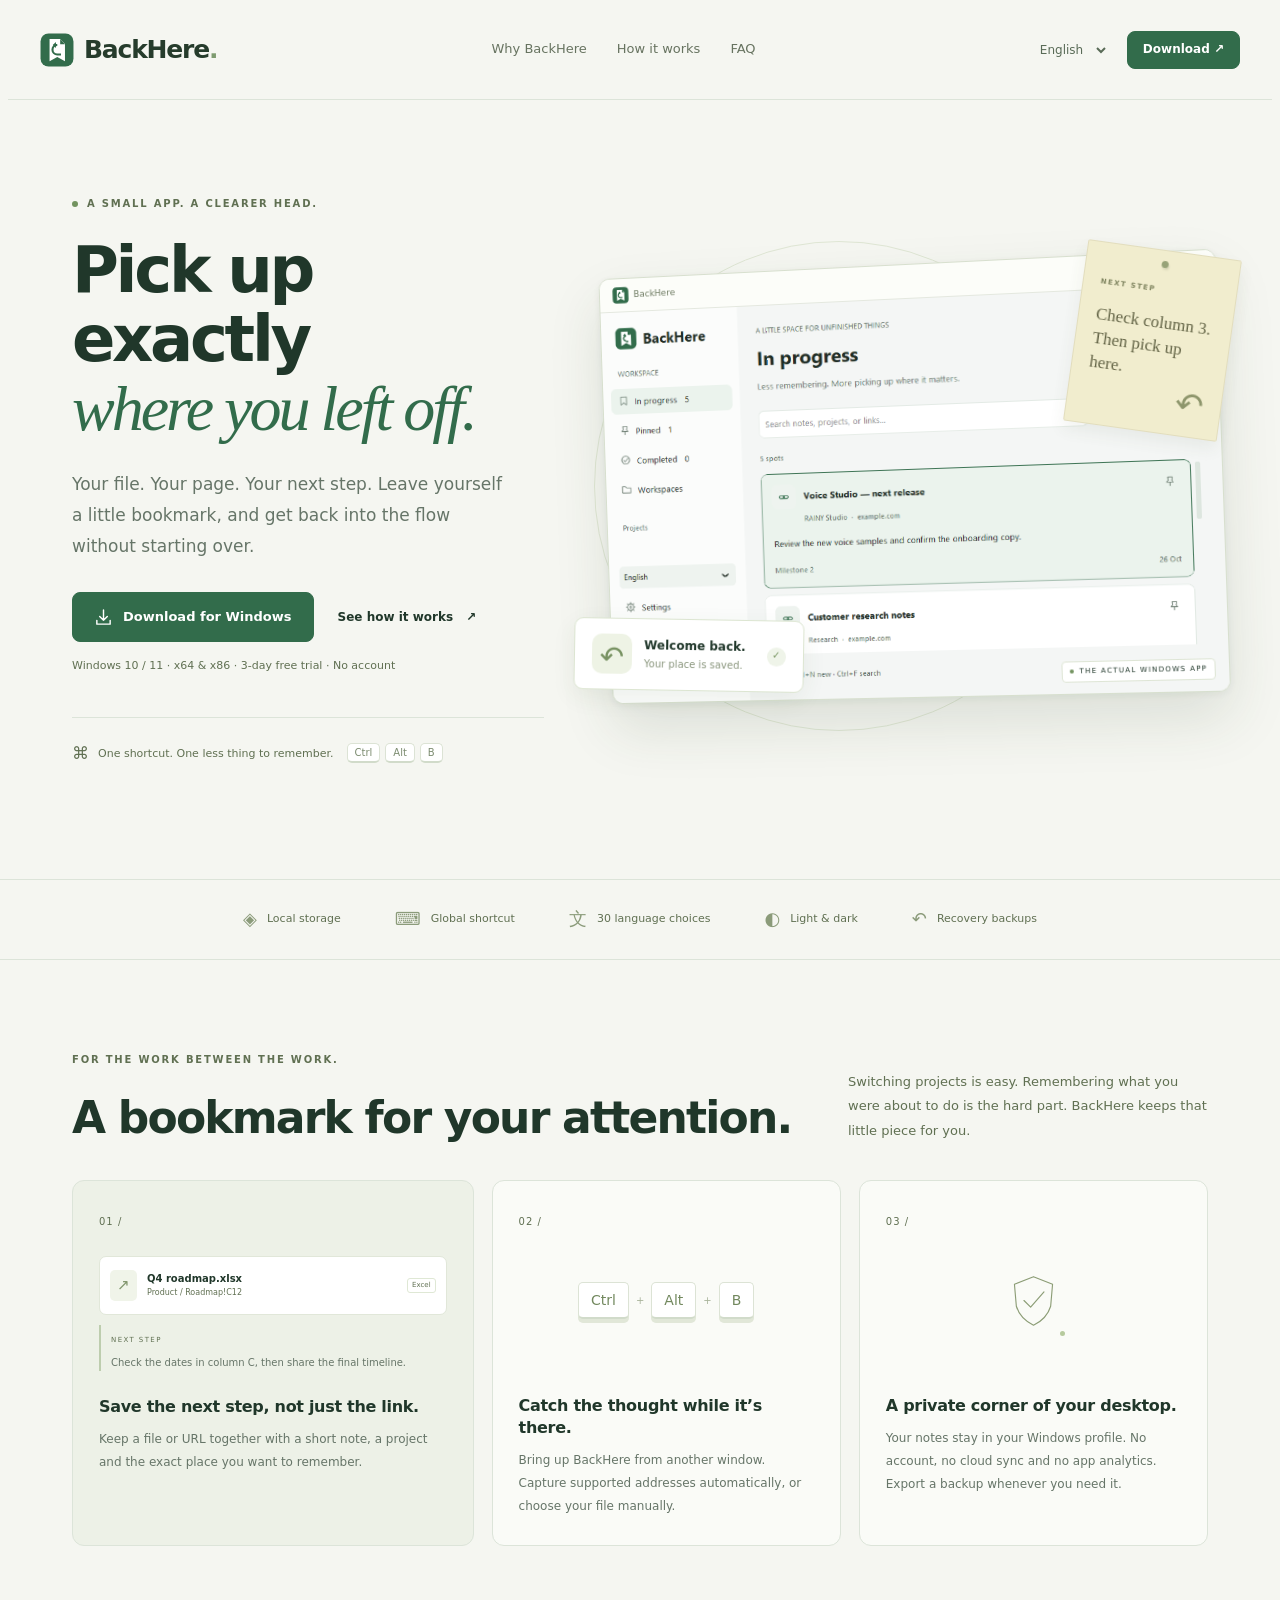
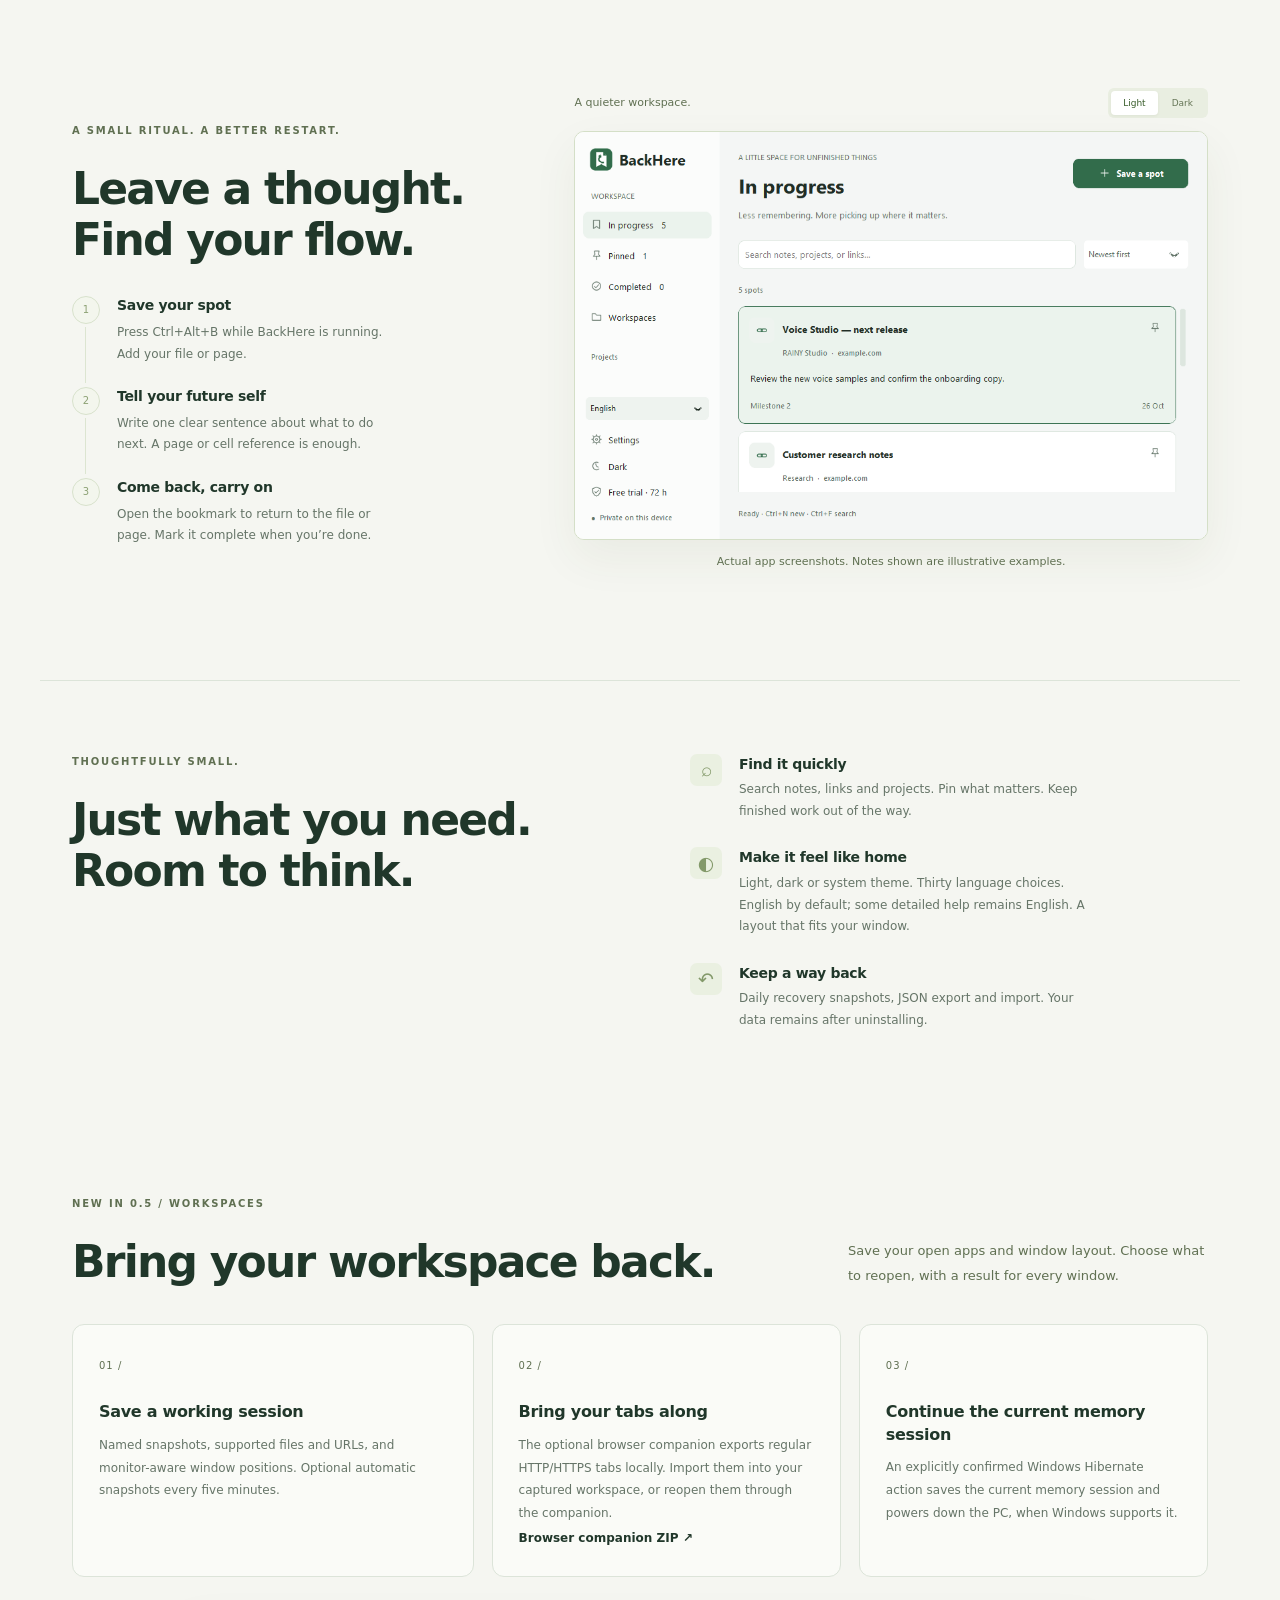
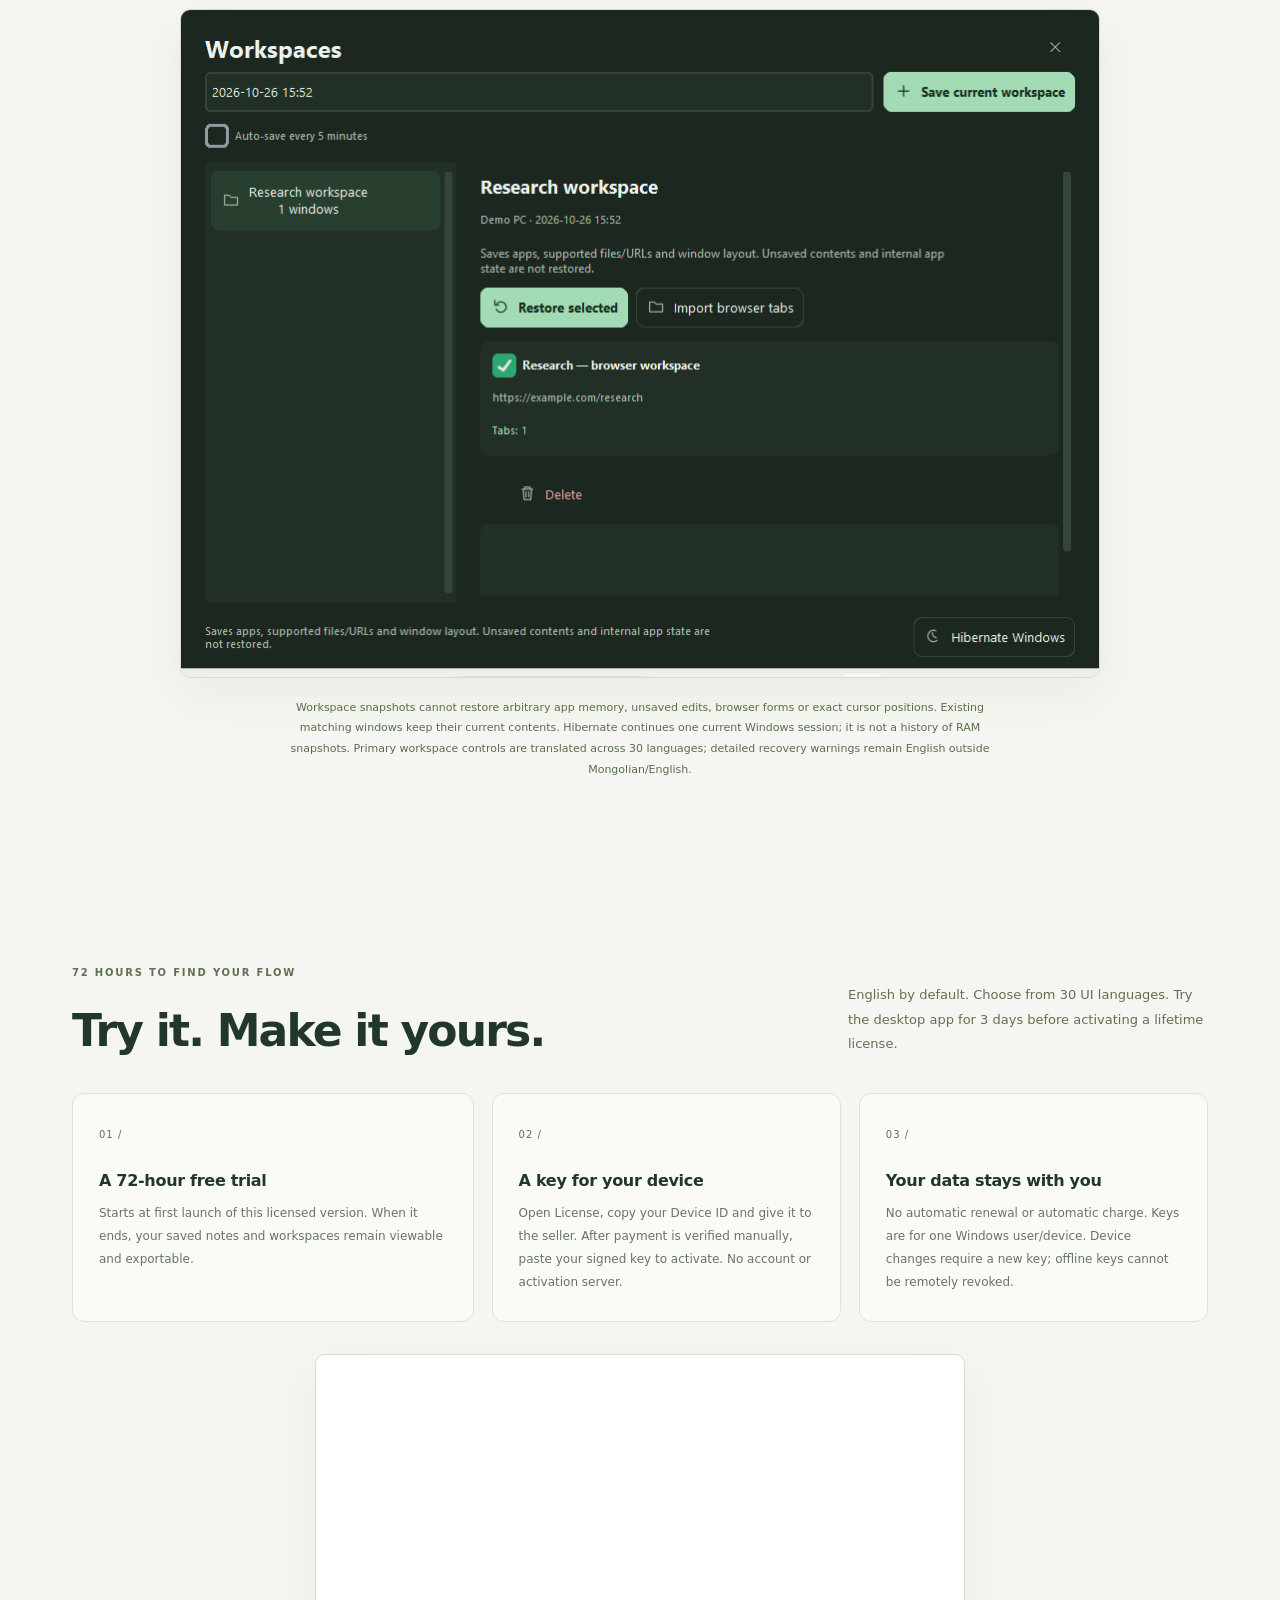
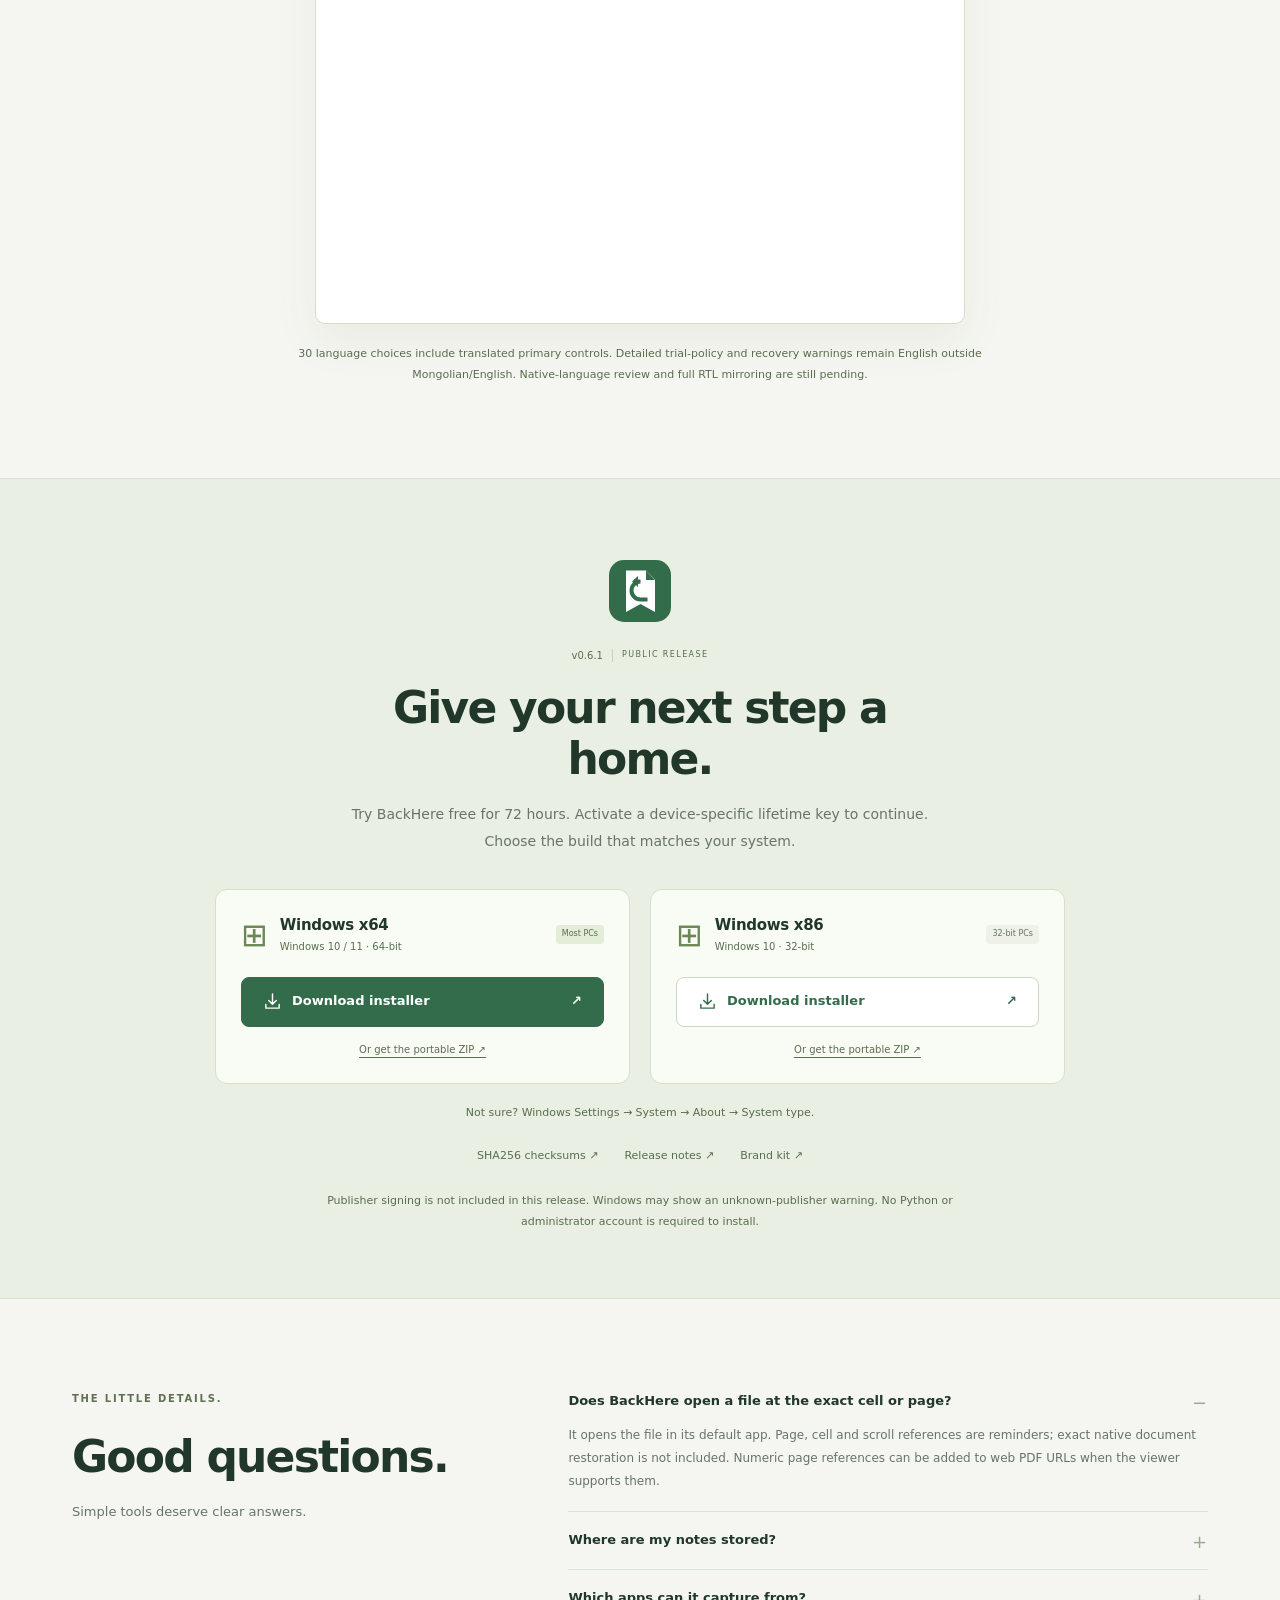
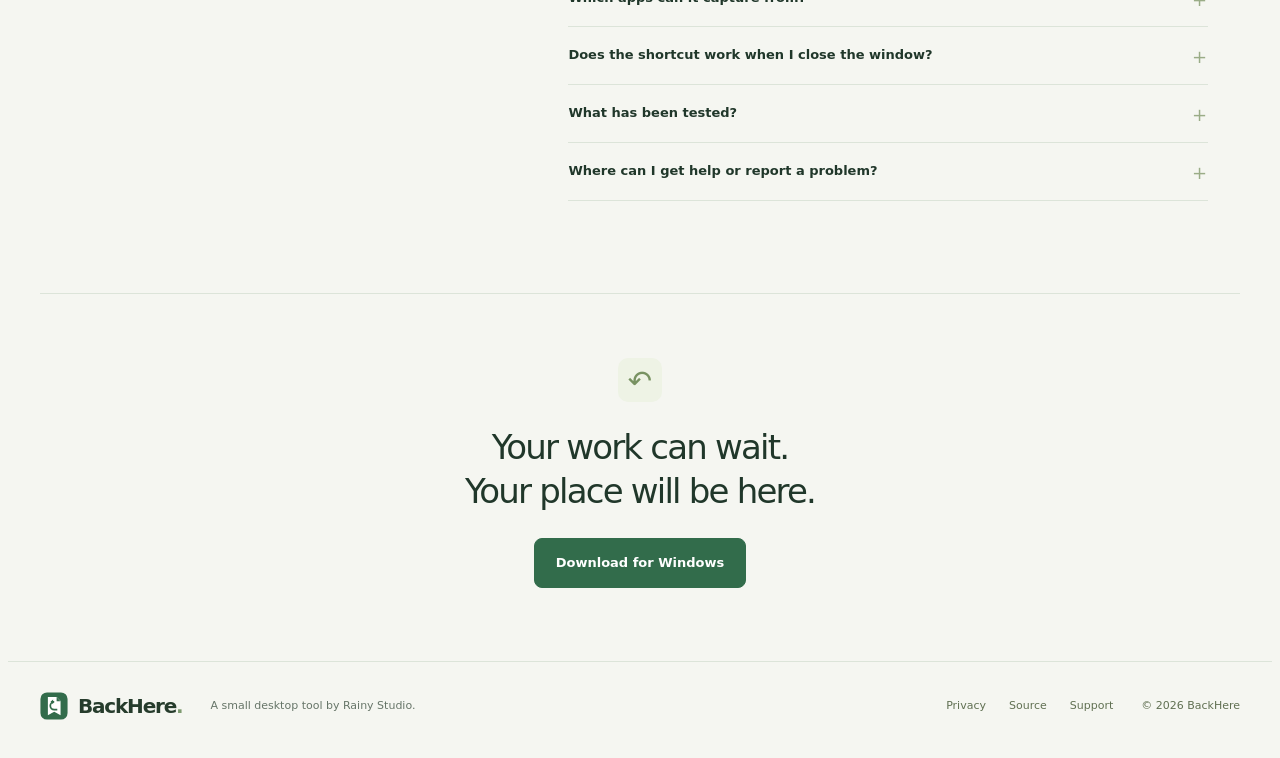
==== commit c195207c: "Update public site, privacy and downloads for English-default 30-language licensed app" ====
--- a/website/index.html
+++ b/website/index.html
@@ -1 +1 @@
-<!doctype html><html lang="en"><head><meta charset="utf-8"><meta http-equiv="Content-Security-Policy" content="default-src 'self'; script-src 'self'; style-src 'self'; img-src 'self' data:; font-src 'self'; connect-src 'none'; object-src 'none'; base-uri 'self'; form-action 'none'"><meta name="referrer" content="strict-origin-when-cross-origin"><meta name="viewport" content="width=device-width, initial-scale=1"><meta name="theme-color" content="#f5f6f1"><meta name="description" content="Save your next step and Windows workspace. BackHere keeps app windows, supported files and browser URLs locally, with selective restore and backups."><meta property="og:title" content="BackHere — Pick up exactly where you left off"><meta property="og:description" content="A little bookmark for your unfinished work. Native Windows app. No account. Local storage."><meta property="og:type" content="website"><meta property="og:image" content="https://backhere-rainy.ssboroostore.chatgpt.site/assets/app-light.png"><meta property="og:url" content="https://backhere-rainy.ssboroostore.chatgpt.site"><link rel="canonical" href="https://backhere-rainy.ssboroostore.chatgpt.site/"><meta name="twitter:card" content="summary_large_image"><link rel="icon" type="image/svg+xml" href="assets/logo.svg"><link rel="stylesheet" href="style.css"><title>BackHere — Pick up exactly where you left off</title></head><body><a class="skip" href="#main">Skip to content</a><header class="header"><a class="wordmark" href="#" aria-label="BackHere home"><img src="assets/logo.svg" width="34" height="34" alt="">BackHere<span class="wordmark-dot">.</span></a><nav aria-label="Main navigation"><a href="#why" data-i="navWhy">Why BackHere</a><a href="#how" data-i="navHow">How it works</a><a href="#faq">FAQ</a></nav><div class="header-actions"><label class="sr-only" for="language">Language</label><select id="language" aria-label="Language"></select><a class="button small" href="#download" data-i="navDownload">Download ↗</a></div></header><main id="main"><section class="hero section"><div class="hero-copy"><div class="eyebrow"><span class="status-dot"></span><span data-i="badge">A SMALL APP. A CLEARER HEAD.</span></div><h1><span data-i="hero1">Pick up exactly</span><br><em data-i="hero2">where you left off.</em></h1><p class="hero-description" data-i="heroDesc">Your file. Your page. Your next step. Leave yourself a little bookmark, and get back into the flow without starting over.</p><div class="hero-actions"><a class="button" href="#download"><svg viewBox="0 0 20 20" aria-hidden="true"><path d="M10 2v11m-4-4 4 4 4-4M3 13v4h14v-4"/></svg><span data-i="downloadWin">Download for Windows</span></a><a class="text-link" href="#how"><span data-i="seeHow">See how it works</span><span>↗</span></a></div><p class="fine-print" data-i="heroFine">Windows 10 / 11 · x64 & x86 · No account needed</p><div class="hero-footnote"><span class="mini-mark">⌘</span><span data-i="shortcutHint">One shortcut. One less thing to remember.</span><kbd>Ctrl</kbd><kbd>Alt</kbd><kbd>B</kbd></div></div><div class="hero-art" aria-label="BackHere desktop application"><div class="orbit orbit-one"></div><div class="orbit orbit-two"></div><div class="paper-note"><span class="note-pin"></span><span class="paper-label" data-i="nextStep">NEXT STEP</span><p data-i="paperText">Check column 3.<br>Then pick up here.</p><span class="paper-arrow">↶</span></div><div class="desktop-window"><div class="window-bar"><span class="window-identity"><img src="assets/logo.svg" width="17" height="17" alt="">BackHere</span><span class="window-controls" aria-hidden="true">− &nbsp; ▢ &nbsp; ×</span></div><img class="app-screenshot" src="assets/app-light.png" width="940" height="608" alt="BackHere Windows app showing project bookmarks and the next action"><div class="screenshot-tag"><span class="status-dot"></span><span data-i="realApp">THE ACTUAL WINDOWS APP</span></div></div><div class="floating-label"><span class="return-symbol">↶</span><div><b data-i="welcomeBack">Welcome back.</b><span data-i="savedPlace">Your place is saved.</span></div><span class="tiny-check">✓</span></div></div></section><section class="quiet-strip" aria-label="Product facts"><span><i>◈</i><span data-i="factLocal">Local storage</span></span><span><i>⌨</i><span data-i="factShortcut">Global shortcut</span></span><span><i>文</i><span data-i="factLanguages">12 languages</span></span><span><i>◐</i><span data-i="factThemes">Light & dark</span></span><span><i>↶</i><span data-i="factBackup">Recovery backups</span></span></section><section id="why" class="section why"><div class="section-top"><div><p class="eyebrow" data-i="whyLabel">FOR THE WORK BETWEEN THE WORK.</p><h2 data-i="whyTitle">A bookmark for your attention.</h2></div><p class="section-intro" data-i="whyDesc">Switching projects is easy. Remembering what you were about to do is the hard part. BackHere keeps that little piece for you.</p></div><div class="benefit-grid"><article class="benefit large"><span class="number">01 /</span><div class="mini-file"><span class="file-icon">↗</span><div><b>Q4 roadmap.xlsx</b><small>Product / Roadmap!C12</small></div><span class="chip">Excel</span></div><div class="mini-note"><span data-i="nextStep">NEXT STEP</span><p data-i="exampleNote">Check the dates in column C, then share the final timeline.</p></div><h3 data-i="feature1">Save the next step, not just the link.</h3><p data-i="feature1Desc">Keep a file or URL together with a short note, a project and the exact place you want to remember.</p></article><article class="benefit"><span class="number">02 /</span><div class="shortcut-visual"><kbd>Ctrl</kbd><span>+</span><kbd>Alt</kbd><span>+</span><kbd>B</kbd></div><h3 data-i="feature2">Catch the thought while it’s there.</h3><p data-i="feature2Desc">Bring up BackHere from another window. Capture supported addresses automatically, or choose your file manually.</p></article><article class="benefit"><span class="number">03 /</span><div class="privacy-visual"><svg viewBox="0 0 64 64" aria-hidden="true"><path d="m32 7 20 8-2 23c-3 10-10 16-18 20-8-4-15-10-18-20l-2-23 20-8Z"/><path d="m22 32 7 7 14-16"/></svg><span class="privacy-dot"></span></div><h3 data-i="feature3">A private corner of your desktop.</h3><p data-i="feature3Desc">Your notes stay in your Windows profile. No account, no cloud sync and no app analytics. Export a backup whenever you need it.</p></article></div></section><section id="how" class="how section"><div class="how-copy"><p class="eyebrow" data-i="howLabel">A SMALL RITUAL. A BETTER RESTART.</p><h2 data-i="howTitle">Leave a thought.<br>Find your flow.</h2><ol class="steps"><li><span>1</span><div><h3 data-i="step1">Save your spot</h3><p data-i="step1Desc">Press Ctrl+Alt+B while BackHere is running. Add your file or page.</p></div></li><li><span>2</span><div><h3 data-i="step2">Tell your future self</h3><p data-i="step2Desc">Write one clear sentence about what to do next. A page or cell reference is enough.</p></div></li><li><span>3</span><div><h3 data-i="step3">Come back, carry on</h3><p data-i="step3Desc">Open the bookmark to return to the file or page. Mark it complete when you’re done.</p></div></li></ol></div><div class="how-preview"><div class="preview-toolbar"><span data-i="previewLabel">A quieter workspace.</span><div class="segmented" role="group" aria-label="Application preview theme"><button class="active" data-preview="light" data-i="light">Light</button><button data-preview="dark" data-i="dark">Dark</button></div></div><div class="preview-frame"><img id="themePreview" src="assets/app-light.png" width="940" height="608" alt="Actual BackHere Windows interface with example notes" loading="lazy"></div><p class="image-caption" data-i="previewCaption">Actual app screenshots. Notes shown are illustrative examples.</p></div></section><section class="inside section"><div class="inside-title"><p class="eyebrow" data-i="insideLabel">THOUGHTFULLY SMALL.</p><h2 data-i="insideTitle">Just what you need.<br>Room to think.</h2></div><div class="inside-list"><div><span>⌕</span><div><h3 data-i="detail1">Find it quickly</h3><p data-i="detail1Desc">Search notes, links and projects. Pin what matters. Keep finished work out of the way.</p></div></div><div><span>◐</span><div><h3 data-i="detail2">Make it feel like home</h3><p data-i="detail2Desc">Light, dark or system theme. Twelve interface languages. A layout that fits your window.</p></div></div><div><span>↶</span><div><h3 data-i="detail3">Keep a way back</h3><p data-i="detail3Desc">Daily recovery snapshots, JSON export and import. Your data remains after uninstalling.</p></div></div></div></section><section id="workspaces" class="section why"><div class="section-top"><div><p class="eyebrow" data-i="workspaceBadge">NEW IN 0.5 / WORKSPACES</p><h2 data-i="workspaceTitle">Bring your workspace back.</h2></div><p class="section-intro" data-i="workspaceIntro">Save your open apps and window layout. Choose what to reopen, with a result for every window.</p></div><div class="benefit-grid"><article class="benefit"><span class="number">01 /</span><h3 data-i="workspaceSave">Save a working session</h3><p data-i="workspaceSaveDesc">Named snapshots, supported files and URLs, and monitor-aware window positions. Optional automatic snapshots every five minutes.</p></article><article class="benefit"><span class="number">02 /</span><h3 data-i="workspaceTabs">Bring your tabs along</h3><p data-i="workspaceTabsDesc">The optional browser companion exports regular HTTP/HTTPS tabs locally. Import them into your captured workspace, or reopen them through the companion.</p><a class="text-link" data-release="BackHere-Browser-Companion-0.5.1.zip" href="https://github.com/ssboroo/backhere/releases/download/v0.5.1/BackHere-Browser-Companion-0.5.1.zip" data-i="companionDownload">Browser companion ZIP ↗</a></article><article class="benefit"><span class="number">03 /</span><h3 data-i="workspaceHibernate">Continue the current memory session</h3><p data-i="workspaceHibernateDesc">An explicitly confirmed Windows Hibernate action saves the current memory session and powers down the PC, when Windows supports it.</p></article></div><div class="preview-frame workspace-screen"><img src="assets/app-workspaces.png" width="920" height="668" alt="BackHere workspace review: select application windows, restore, import browser tabs and Hibernate Windows" loading="lazy"></div><p class="honest-note" data-i="workspaceLimits">Workspace snapshots cannot restore arbitrary app memory, unsaved edits, browser forms or exact cursor positions. Existing matching windows keep their current contents. Hibernate continues one current Windows session; it is not a history of RAM snapshots. New workspace UI supports Mongolian and English; other app languages use English for this feature.</p></section><section id="download" class="download-section"><div class="download-top"><img src="assets/logo.svg" width="64" height="64" alt=""><span class="release-badge">v0.5.1 <span data-i="releaseLabel">PUBLIC RELEASE</span></span><h2 data-i="downloadTitle">Give your next step a home.</h2><p data-i="downloadDesc">A native Windows app, ready for your desktop.<br>Choose the build that matches your system.</p></div><div class="download-options"><article><div class="download-heading"><span class="windows-logo" aria-hidden="true">⊞</span><div><h3>Windows x64</h3><p data-i="x64Desc">Windows 10 / 11 · 64-bit</p></div><span class="recommended" data-i="recommended">Most PCs</span></div><a class="button wide" data-release="BackHere-Setup-0.5.1-x64.exe" href="https://github.com/ssboroo/backhere/releases/download/v0.5.1/BackHere-Setup-0.5.1-x64.exe"><svg viewBox="0 0 20 20" aria-hidden="true"><path d="M10 2v11m-4-4 4 4 4-4M3 13v4h14v-4"/></svg><span data-i="downloadInstaller">Download installer</span><span class="download-arrow">↗</span></a><a class="portable" data-release="BackHere-0.5.1-x64-portable.zip" href="https://github.com/ssboroo/backhere/releases/download/v0.5.1/BackHere-0.5.1-x64-portable.zip" data-i="portable">Or get the portable ZIP ↗</a></article><article><div class="download-heading"><span class="windows-logo" aria-hidden="true">⊞</span><div><h3>Windows x86</h3><p data-i="x86Desc">Windows 10 · 32-bit</p></div><span class="recommended neutral" data-i="olderPCs">32-bit PCs</span></div><a class="button wide secondary" data-release="BackHere-Setup-0.5.1-x86.exe" href="https://github.com/ssboroo/backhere/releases/download/v0.5.1/BackHere-Setup-0.5.1-x86.exe"><svg viewBox="0 0 20 20" aria-hidden="true"><path d="M10 2v11m-4-4 4 4 4-4M3 13v4h14v-4"/></svg><span data-i="downloadInstaller">Download installer</span><span class="download-arrow">↗</span></a><a class="portable" data-release="BackHere-0.5.1-x86-portable.zip" href="https://github.com/ssboroo/backhere/releases/download/v0.5.1/BackHere-0.5.1-x86-portable.zip" data-i="portable">Or get the portable ZIP ↗</a></article></div><p class="download-help" data-i="systemHelp">Not sure? Windows Settings → System → About → System type.</p><div class="download-links"><a data-release="SHA256SUMS.txt" href="https://github.com/ssboroo/backhere/releases/download/v0.5.1/SHA256SUMS.txt" data-i="checksums">SHA256 checksums ↗</a><a href="https://github.com/ssboroo/backhere/releases/tag/v0.5.1" data-i="releaseNotes">Release notes ↗</a><a data-release="BackHere-Brand-Kit-0.5.1.zip" href="https://github.com/ssboroo/backhere/releases/download/v0.5.1/BackHere-Brand-Kit-0.5.1.zip" data-i="brandKit">Brand kit ↗</a></div><p class="honest-note" data-i="unsigned">Publisher signing is not included in this release. Windows may show an unknown-publisher warning. No Python or administrator account is required to install.</p></section><section id="faq" class="faq section"><div><p class="eyebrow" data-i="faqLabel">THE LITTLE DETAILS.</p><h2 data-i="faqTitle">Good questions.</h2><p data-i="faqIntro">Simple tools deserve clear answers.</p></div><div class="faq-list"><details open><summary data-i="q1">Does BackHere open a file at the exact cell or page?</summary><p data-i="a1">It opens the file in its default app. Page, cell and scroll references are reminders; exact native document restoration is not included. Numeric page references can be added to web PDF URLs when the viewer supports them.</p></details><details><summary data-i="q2">Where are my notes stored?</summary><p data-i="a2">In your Windows user profile, under %LOCALAPPDATA%\BackHere. Notes and exported backups are not encrypted. The app does not upload them. Keep a copy on another drive if you want protection from device failure.</p></details><details><summary data-i="q3">Which apps can it capture from?</summary><p data-i="a3">It attempts to capture Explorer selections, supported browser address bars, and matching Word/Excel COM windows. Support varies by version and permissions. You can always choose a file or enter a URL yourself.</p></details><details><summary data-i="q4">Does the shortcut work when I close the window?</summary><p data-i="a4">Yes, when “Keep running in the system tray” is enabled and BackHere is still running. Fully exiting stops the shortcut. Windows startup and the shortcut combination are configurable.</p></details><details><summary data-i="q5">What has been tested?</summary><p data-i="a5">Both builds pass Windows API, UI, theme, packaged executable, installer and uninstall checks in CI. The 32-bit executable is tested using WOW64 on 64-bit Windows; separate real 32-bit device testing remains necessary. Windows 7/8 are not supported.</p></details><details><summary data-i="q6">Where can I get help or report a problem?</summary><p><span data-i="a6">Use the GitHub support page. Include your app version, Windows version and a short description. Never include passwords or private files.</span> <a href="https://github.com/ssboroo/backhere/issues" data-i="supportLink">Open support ↗</a></p></details></div></section><section class="final-cta section"><span class="return-symbol">↶</span><h2 data-i="finalTitle">Your work can wait.<br>Your place will be here.</h2><a class="button" href="#download" data-i="downloadWin">Download for Windows</a></section></main><footer><a class="wordmark" href="#"><img src="assets/logo.svg" width="28" height="28" alt="">BackHere<span class="wordmark-dot">.</span></a><p data-i="footerLine">A small desktop tool by Rainy Studio.</p><div><a href="privacy.html" data-i="privacy">Privacy</a><a href="https://github.com/ssboroo/backhere" data-i="source">Source</a><a href="https://github.com/ssboroo/backhere/issues" data-i="support">Support</a></div><span>© 2026 BackHere</span></footer><script src="app.js"></script></body></html>
+<!doctype html><html lang="en"><head><meta charset="utf-8"><meta http-equiv="Content-Security-Policy" content="default-src 'self'; script-src 'self'; style-src 'self'; img-src 'self' data:; font-src 'self'; connect-src 'none'; object-src 'none'; base-uri 'self'; form-action 'none'"><meta name="referrer" content="strict-origin-when-cross-origin"><meta name="viewport" content="width=device-width, initial-scale=1"><meta name="theme-color" content="#f5f6f1"><meta name="description" content="Save your next step and Windows workspace. BackHere keeps app windows, supported files and browser URLs locally, with selective restore and backups."><meta property="og:title" content="BackHere — Pick up exactly where you left off"><meta property="og:description" content="A little bookmark for your unfinished work. Native Windows app. No account. Local storage."><meta property="og:type" content="website"><meta property="og:image" content="https://backhere-rainy.ssboroostore.chatgpt.site/assets/app-light.png"><meta property="og:url" content="https://backhere-rainy.ssboroostore.chatgpt.site"><link rel="canonical" href="https://backhere-rainy.ssboroostore.chatgpt.site/"><meta name="twitter:card" content="summary_large_image"><link rel="icon" type="image/svg+xml" href="assets/logo.svg"><link rel="stylesheet" href="style.css"><title>BackHere — Pick up exactly where you left off</title></head><body><a class="skip" href="#main">Skip to content</a><header class="header"><a class="wordmark" href="#" aria-label="BackHere home"><img src="assets/logo.svg" width="34" height="34" alt="">BackHere<span class="wordmark-dot">.</span></a><nav aria-label="Main navigation"><a href="#why" data-i="navWhy">Why BackHere</a><a href="#how" data-i="navHow">How it works</a><a href="#faq">FAQ</a></nav><div class="header-actions"><label class="sr-only" for="language">Language</label><select id="language" aria-label="Language"></select><a class="button small" href="#download" data-i="navDownload">Download ↗</a></div></header><main id="main"><section class="hero section"><div class="hero-copy"><div class="eyebrow"><span class="status-dot"></span><span data-i="badge">A SMALL APP. A CLEARER HEAD.</span></div><h1><span data-i="hero1">Pick up exactly</span><br><em data-i="hero2">where you left off.</em></h1><p class="hero-description" data-i="heroDesc">Your file. Your page. Your next step. Leave yourself a little bookmark, and get back into the flow without starting over.</p><div class="hero-actions"><a class="button" href="#download"><svg viewBox="0 0 20 20" aria-hidden="true"><path d="M10 2v11m-4-4 4 4 4-4M3 13v4h14v-4"/></svg><span data-i="downloadWin">Download for Windows</span></a><a class="text-link" href="#how"><span data-i="seeHow">See how it works</span><span>↗</span></a></div><p class="fine-print" data-i="heroFine">Windows 10 / 11 · x64 & x86 · 3-day free trial · No account</p><div class="hero-footnote"><span class="mini-mark">⌘</span><span data-i="shortcutHint">One shortcut. One less thing to remember.</span><kbd>Ctrl</kbd><kbd>Alt</kbd><kbd>B</kbd></div></div><div class="hero-art" aria-label="BackHere desktop application"><div class="orbit orbit-one"></div><div class="orbit orbit-two"></div><div class="paper-note"><span class="note-pin"></span><span class="paper-label" data-i="nextStep">NEXT STEP</span><p data-i="paperText">Check column 3.<br>Then pick up here.</p><span class="paper-arrow">↶</span></div><div class="desktop-window"><div class="window-bar"><span class="window-identity"><img src="assets/logo.svg" width="17" height="17" alt="">BackHere</span><span class="window-controls" aria-hidden="true">− &nbsp; ▢ &nbsp; ×</span></div><img class="app-screenshot" src="assets/app-light.png" width="940" height="608" alt="BackHere Windows app showing project bookmarks and the next action"><div class="screenshot-tag"><span class="status-dot"></span><span data-i="realApp">THE ACTUAL WINDOWS APP</span></div></div><div class="floating-label"><span class="return-symbol">↶</span><div><b data-i="welcomeBack">Welcome back.</b><span data-i="savedPlace">Your place is saved.</span></div><span class="tiny-check">✓</span></div></div></section><section class="quiet-strip" aria-label="Product facts"><span><i>◈</i><span data-i="factLocal">Local storage</span></span><span><i>⌨</i><span data-i="factShortcut">Global shortcut</span></span><span><i>文</i><span data-i="factLanguages">30 language choices</span></span><span><i>◐</i><span data-i="factThemes">Light & dark</span></span><span><i>↶</i><span data-i="factBackup">Recovery backups</span></span></section><section id="why" class="section why"><div class="section-top"><div><p class="eyebrow" data-i="whyLabel">FOR THE WORK BETWEEN THE WORK.</p><h2 data-i="whyTitle">A bookmark for your attention.</h2></div><p class="section-intro" data-i="whyDesc">Switching projects is easy. Remembering what you were about to do is the hard part. BackHere keeps that little piece for you.</p></div><div class="benefit-grid"><article class="benefit large"><span class="number">01 /</span><div class="mini-file"><span class="file-icon">↗</span><div><b>Q4 roadmap.xlsx</b><small>Product / Roadmap!C12</small></div><span class="chip">Excel</span></div><div class="mini-note"><span data-i="nextStep">NEXT STEP</span><p data-i="exampleNote">Check the dates in column C, then share the final timeline.</p></div><h3 data-i="feature1">Save the next step, not just the link.</h3><p data-i="feature1Desc">Keep a file or URL together with a short note, a project and the exact place you want to remember.</p></article><article class="benefit"><span class="number">02 /</span><div class="shortcut-visual"><kbd>Ctrl</kbd><span>+</span><kbd>Alt</kbd><span>+</span><kbd>B</kbd></div><h3 data-i="feature2">Catch the thought while it’s there.</h3><p data-i="feature2Desc">Bring up BackHere from another window. Capture supported addresses automatically, or choose your file manually.</p></article><article class="benefit"><span class="number">03 /</span><div class="privacy-visual"><svg viewBox="0 0 64 64" aria-hidden="true"><path d="m32 7 20 8-2 23c-3 10-10 16-18 20-8-4-15-10-18-20l-2-23 20-8Z"/><path d="m22 32 7 7 14-16"/></svg><span class="privacy-dot"></span></div><h3 data-i="feature3">A private corner of your desktop.</h3><p data-i="feature3Desc">Your notes stay in your Windows profile. No account, no cloud sync and no app analytics. Export a backup whenever you need it.</p></article></div></section><section id="how" class="how section"><div class="how-copy"><p class="eyebrow" data-i="howLabel">A SMALL RITUAL. A BETTER RESTART.</p><h2 data-i="howTitle">Leave a thought.<br>Find your flow.</h2><ol class="steps"><li><span>1</span><div><h3 data-i="step1">Save your spot</h3><p data-i="step1Desc">Press Ctrl+Alt+B while BackHere is running. Add your file or page.</p></div></li><li><span>2</span><div><h3 data-i="step2">Tell your future self</h3><p data-i="step2Desc">Write one clear sentence about what to do next. A page or cell reference is enough.</p></div></li><li><span>3</span><div><h3 data-i="step3">Come back, carry on</h3><p data-i="step3Desc">Open the bookmark to return to the file or page. Mark it complete when you’re done.</p></div></li></ol></div><div class="how-preview"><div class="preview-toolbar"><span data-i="previewLabel">A quieter workspace.</span><div class="segmented" role="group" aria-label="Application preview theme"><button class="active" data-preview="light" data-i="light">Light</button><button data-preview="dark" data-i="dark">Dark</button></div></div><div class="preview-frame"><img id="themePreview" src="assets/app-light.png" width="940" height="608" alt="Actual BackHere Windows interface with example notes" loading="lazy"></div><p class="image-caption" data-i="previewCaption">Actual app screenshots. Notes shown are illustrative examples.</p></div></section><section class="inside section"><div class="inside-title"><p class="eyebrow" data-i="insideLabel">THOUGHTFULLY SMALL.</p><h2 data-i="insideTitle">Just what you need.<br>Room to think.</h2></div><div class="inside-list"><div><span>⌕</span><div><h3 data-i="detail1">Find it quickly</h3><p data-i="detail1Desc">Search notes, links and projects. Pin what matters. Keep finished work out of the way.</p></div></div><div><span>◐</span><div><h3 data-i="detail2">Make it feel like home</h3><p data-i="detail2Desc">Light, dark or system theme. Thirty language choices. English by default; some detailed help remains English. A layout that fits your window.</p></div></div><div><span>↶</span><div><h3 data-i="detail3">Keep a way back</h3><p data-i="detail3Desc">Daily recovery snapshots, JSON export and import. Your data remains after uninstalling.</p></div></div></div></section><section id="workspaces" class="section why"><div class="section-top"><div><p class="eyebrow" data-i="workspaceBadge">NEW IN 0.5 / WORKSPACES</p><h2 data-i="workspaceTitle">Bring your workspace back.</h2></div><p class="section-intro" data-i="workspaceIntro">Save your open apps and window layout. Choose what to reopen, with a result for every window.</p></div><div class="benefit-grid"><article class="benefit"><span class="number">01 /</span><h3 data-i="workspaceSave">Save a working session</h3><p data-i="workspaceSaveDesc">Named snapshots, supported files and URLs, and monitor-aware window positions. Optional automatic snapshots every five minutes.</p></article><article class="benefit"><span class="number">02 /</span><h3 data-i="workspaceTabs">Bring your tabs along</h3><p data-i="workspaceTabsDesc">The optional browser companion exports regular HTTP/HTTPS tabs locally. Import them into your captured workspace, or reopen them through the companion.</p><a class="text-link" data-release="BackHere-Browser-Companion-0.6.1.zip" href="https://github.com/ssboroo/backhere/releases/download/v0.6.1/BackHere-Browser-Companion-0.6.1.zip" data-i="companionDownload">Browser companion ZIP ↗</a></article><article class="benefit"><span class="number">03 /</span><h3 data-i="workspaceHibernate">Continue the current memory session</h3><p data-i="workspaceHibernateDesc">An explicitly confirmed Windows Hibernate action saves the current memory session and powers down the PC, when Windows supports it.</p></article></div><div class="preview-frame workspace-screen"><img src="assets/app-workspaces.png" width="920" height="668" alt="BackHere workspace review: select application windows, restore, import browser tabs and Hibernate Windows" loading="lazy"></div><p class="honest-note" data-i="workspaceLimits">Workspace snapshots cannot restore arbitrary app memory, unsaved edits, browser forms or exact cursor positions. Existing matching windows keep their current contents. Hibernate continues one current Windows session; it is not a history of RAM snapshots. Primary workspace controls are translated across 30 languages; detailed recovery warnings remain English outside Mongolian/English.</p></section><section id="license" class="section why"><div class="section-top"><div><p class="eyebrow" data-i="licenseBadge">72 HOURS TO FIND YOUR FLOW</p><h2 data-i="licenseTitle">Try it. Make it yours.</h2></div><p class="section-intro" data-i="licenseIntro">English by default. Choose from 30 UI languages. Try the desktop app for 3 days before activating a lifetime license.</p></div><div class="benefit-grid"><article class="benefit"><span class="number">01 /</span><h3 data-i="licenseTrial">A 72-hour free trial</h3><p data-i="licenseTrialDesc">Starts at first launch of this licensed version. When it ends, your saved notes and workspaces remain viewable and exportable.</p></article><article class="benefit"><span class="number">02 /</span><h3 data-i="licenseDevice">A key for your device</h3><p data-i="licenseDeviceDesc">Open License, copy your Device ID and give it to the seller. After payment is verified manually, paste your signed key to activate. No account or activation server.</p></article><article class="benefit"><span class="number">03 /</span><h3 data-i="licenseLocal">Your data stays with you</h3><p data-i="licenseLocalDesc">No automatic renewal or automatic charge. Keys are for one Windows user/device. Device changes require a new key; offline keys cannot be remotely revoked.</p></article></div><div class="preview-frame license-screen"><img src="assets/app-license.png" width="650" height="570" alt="BackHere license screen showing a 72-hour trial, device ID and license activation" loading="lazy"></div><p class="honest-note" data-i="licenseLanguageNote">30 language choices include translated primary controls. Detailed trial-policy and recovery warnings remain English outside Mongolian/English. Native-language review and full RTL mirroring are still pending.</p></section><section id="download" class="download-section"><div class="download-top"><img src="assets/logo.svg" width="64" height="64" alt=""><span class="release-badge">v0.6.1 <span data-i="releaseLabel">PUBLIC RELEASE</span></span><h2 data-i="downloadTitle">Give your next step a home.</h2><p data-i="downloadDesc">Try BackHere free for 72 hours. Activate a device-specific lifetime key to continue.<br>Choose the build that matches your system.</p></div><div class="download-options"><article><div class="download-heading"><span class="windows-logo" aria-hidden="true">⊞</span><div><h3>Windows x64</h3><p data-i="x64Desc">Windows 10 / 11 · 64-bit</p></div><span class="recommended" data-i="recommended">Most PCs</span></div><a class="button wide" data-release="BackHere-Setup-0.6.1-x64.exe" href="https://github.com/ssboroo/backhere/releases/download/v0.6.1/BackHere-Setup-0.6.1-x64.exe"><svg viewBox="0 0 20 20" aria-hidden="true"><path d="M10 2v11m-4-4 4 4 4-4M3 13v4h14v-4"/></svg><span data-i="downloadInstaller">Download installer</span><span class="download-arrow">↗</span></a><a class="portable" data-release="BackHere-0.6.1-x64-portable.zip" href="https://github.com/ssboroo/backhere/releases/download/v0.6.1/BackHere-0.6.1-x64-portable.zip" data-i="portable">Or get the portable ZIP ↗</a></article><article><div class="download-heading"><span class="windows-logo" aria-hidden="true">⊞</span><div><h3>Windows x86</h3><p data-i="x86Desc">Windows 10 · 32-bit</p></div><span class="recommended neutral" data-i="olderPCs">32-bit PCs</span></div><a class="button wide secondary" data-release="BackHere-Setup-0.6.1-x86.exe" href="https://github.com/ssboroo/backhere/releases/download/v0.6.1/BackHere-Setup-0.6.1-x86.exe"><svg viewBox="0 0 20 20" aria-hidden="true"><path d="M10 2v11m-4-4 4 4 4-4M3 13v4h14v-4"/></svg><span data-i="downloadInstaller">Download installer</span><span class="download-arrow">↗</span></a><a class="portable" data-release="BackHere-0.6.1-x86-portable.zip" href="https://github.com/ssboroo/backhere/releases/download/v0.6.1/BackHere-0.6.1-x86-portable.zip" data-i="portable">Or get the portable ZIP ↗</a></article></div><p class="download-help" data-i="systemHelp">Not sure? Windows Settings → System → About → System type.</p><div class="download-links"><a data-release="SHA256SUMS.txt" href="https://github.com/ssboroo/backhere/releases/download/v0.6.1/SHA256SUMS.txt" data-i="checksums">SHA256 checksums ↗</a><a href="https://github.com/ssboroo/backhere/releases/tag/v0.6.1" data-i="releaseNotes">Release notes ↗</a><a data-release="BackHere-Brand-Kit-0.6.1.zip" href="https://github.com/ssboroo/backhere/releases/download/v0.6.1/BackHere-Brand-Kit-0.6.1.zip" data-i="brandKit">Brand kit ↗</a></div><p class="honest-note" data-i="unsigned">Publisher signing is not included in this release. Windows may show an unknown-publisher warning. No Python or administrator account is required to install.</p></section><section id="faq" class="faq section"><div><p class="eyebrow" data-i="faqLabel">THE LITTLE DETAILS.</p><h2 data-i="faqTitle">Good questions.</h2><p data-i="faqIntro">Simple tools deserve clear answers.</p></div><div class="faq-list"><details open><summary data-i="q1">Does BackHere open a file at the exact cell or page?</summary><p data-i="a1">It opens the file in its default app. Page, cell and scroll references are reminders; exact native document restoration is not included. Numeric page references can be added to web PDF URLs when the viewer supports them.</p></details><details><summary data-i="q2">Where are my notes stored?</summary><p data-i="a2">In your Windows user profile, under %LOCALAPPDATA%\BackHere. Notes and exported backups are not encrypted. The app does not upload them. Keep a copy on another drive if you want protection from device failure.</p></details><details><summary data-i="q3">Which apps can it capture from?</summary><p data-i="a3">It attempts to capture Explorer selections, supported browser address bars, and matching Word/Excel COM windows. Support varies by version and permissions. You can always choose a file or enter a URL yourself.</p></details><details><summary data-i="q4">Does the shortcut work when I close the window?</summary><p data-i="a4">Yes, when “Keep running in the system tray” is enabled and BackHere is still running. Fully exiting stops the shortcut. Windows startup and the shortcut combination are configurable.</p></details><details><summary data-i="q5">What has been tested?</summary><p data-i="a5">Both builds pass Windows API, UI, theme, packaged executable, installer and uninstall checks in CI. The 32-bit executable is tested using WOW64 on 64-bit Windows; separate real 32-bit device testing remains necessary. Windows 7/8 are not supported.</p></details><details><summary data-i="q6">Where can I get help or report a problem?</summary><p><span data-i="a6">Use the GitHub support page. Include your app version, Windows version and a short description. Never include passwords or private files.</span> <a href="https://github.com/ssboroo/backhere/issues" data-i="supportLink">Open support ↗</a></p></details></div></section><section class="final-cta section"><span class="return-symbol">↶</span><h2 data-i="finalTitle">Your work can wait.<br>Your place will be here.</h2><a class="button" href="#download" data-i="downloadWin">Download for Windows</a></section></main><footer><a class="wordmark" href="#"><img src="assets/logo.svg" width="28" height="28" alt="">BackHere<span class="wordmark-dot">.</span></a><p data-i="footerLine">A small desktop tool by Rainy Studio.</p><div><a href="privacy.html" data-i="privacy">Privacy</a><a href="https://github.com/ssboroo/backhere" data-i="source">Source</a><a href="https://github.com/ssboroo/backhere/issues" data-i="support">Support</a></div><span>© 2026 BackHere</span></footer><script src="app.js"></script></body></html>
--- a/website/style.css
+++ b/website/style.css
@@ -3,3 +3,5 @@
 .fine-print,.hero-footnote,.eyebrow,.quiet-strip,.number,.section-intro,.mini-file small,.mini-note>span,.chip,.preview-toolbar,.image-caption,footer>div,footer>span{color:#607052}.release-badge,.download-heading p,.recommended,.portable,.download-help,.download-links,.honest-note{color:#596e4e}.recommended.neutral{color:#65745a}.fine-print,.hero-footnote,.image-caption,.download-help,.download-links,.honest-note,footer p,footer>div,footer>span{font-size:11px}.segmented button{color:#657556}.segmented button.active{color:#365b28}
 
 .workspace-screen{max-width:920px;margin:32px auto 20px}.workspace-screen img{display:block;width:100%;height:auto}
+
+.license-screen{max-width:650px;margin:32px auto 20px}.license-screen img{display:block;width:100%;height:auto}
